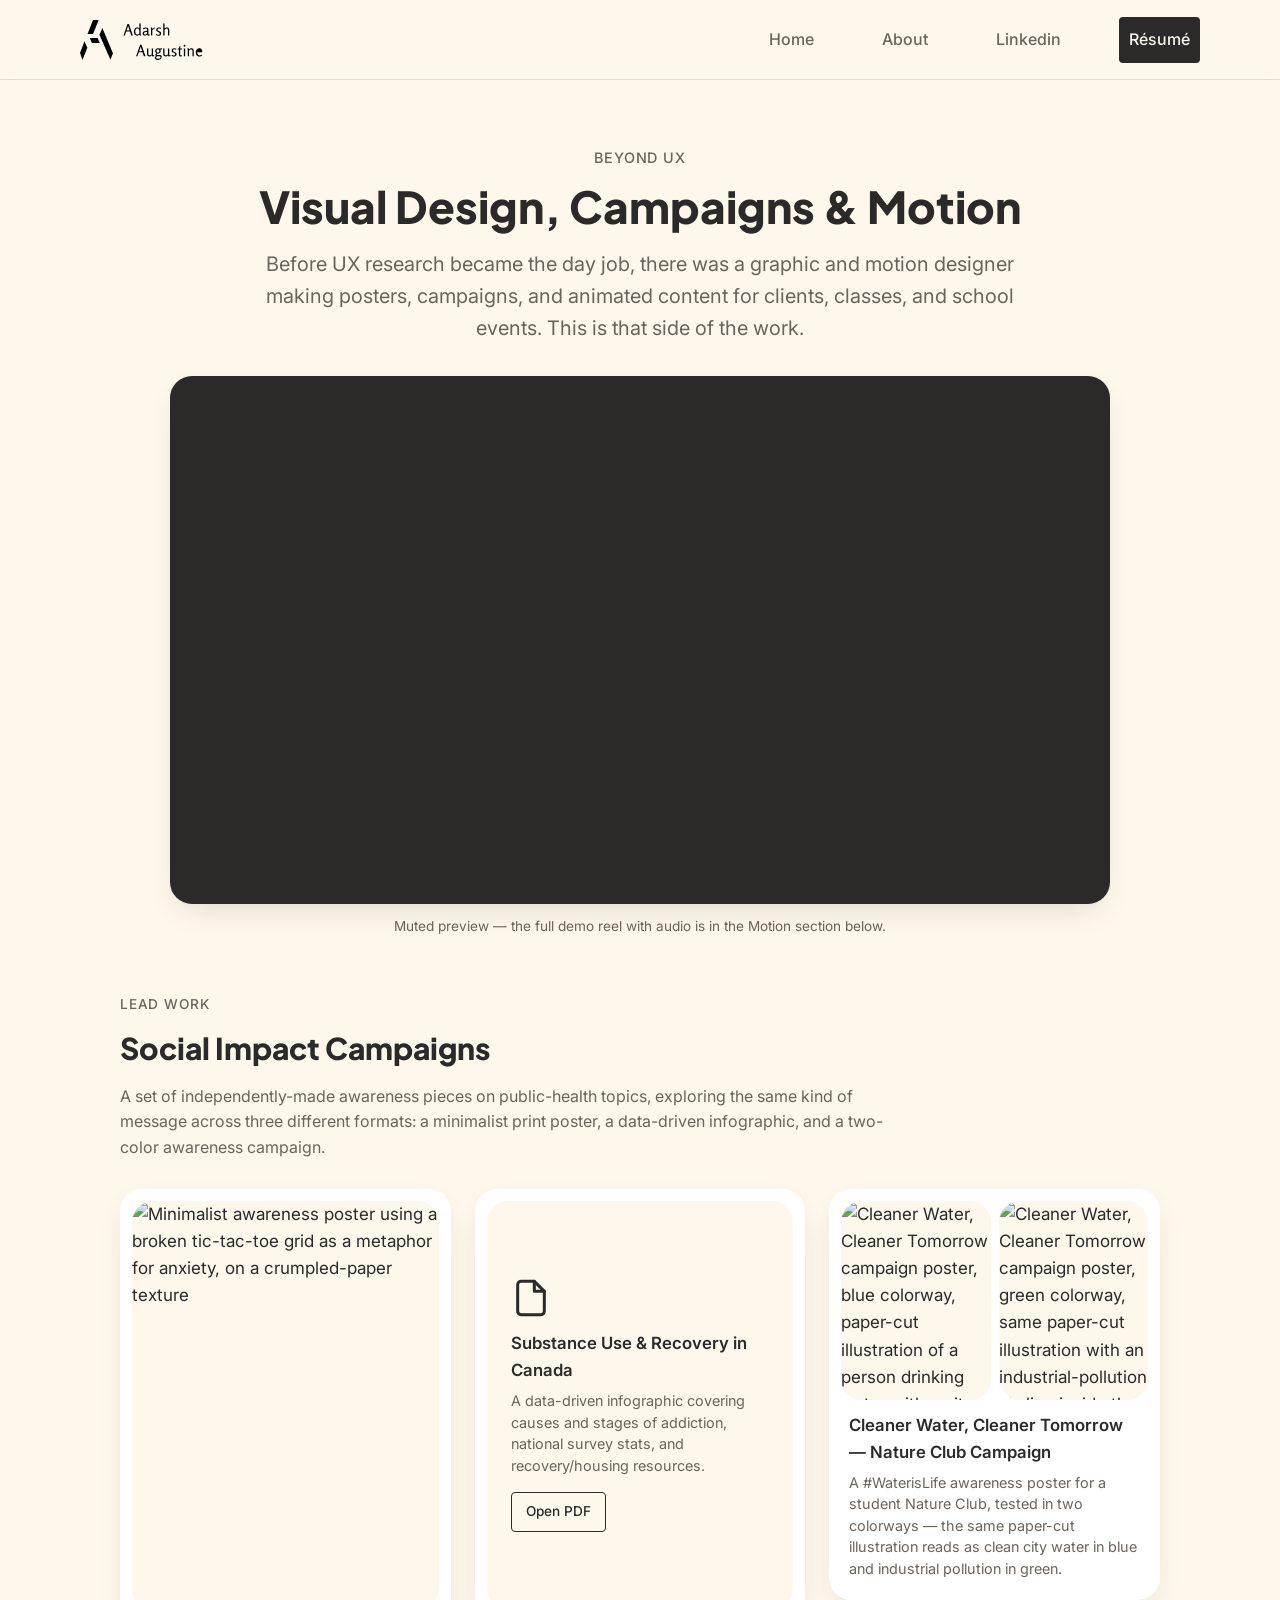
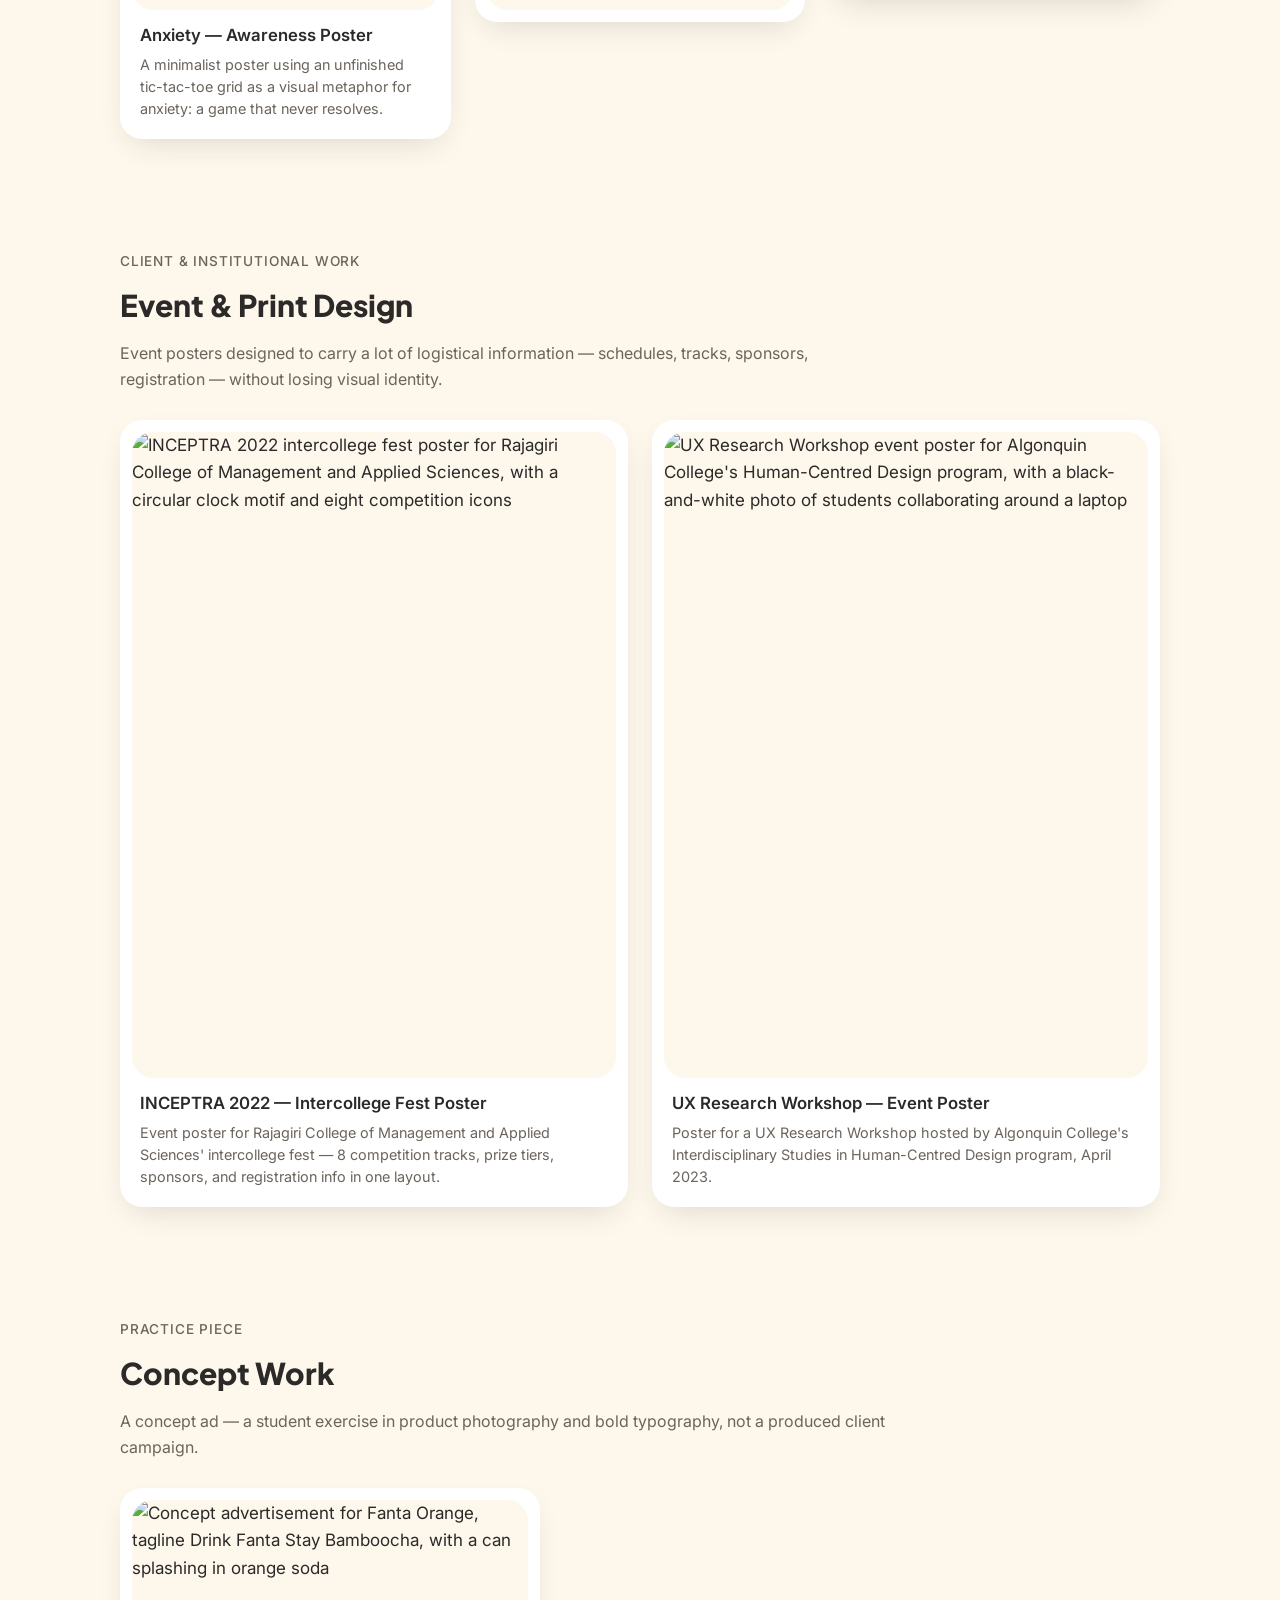
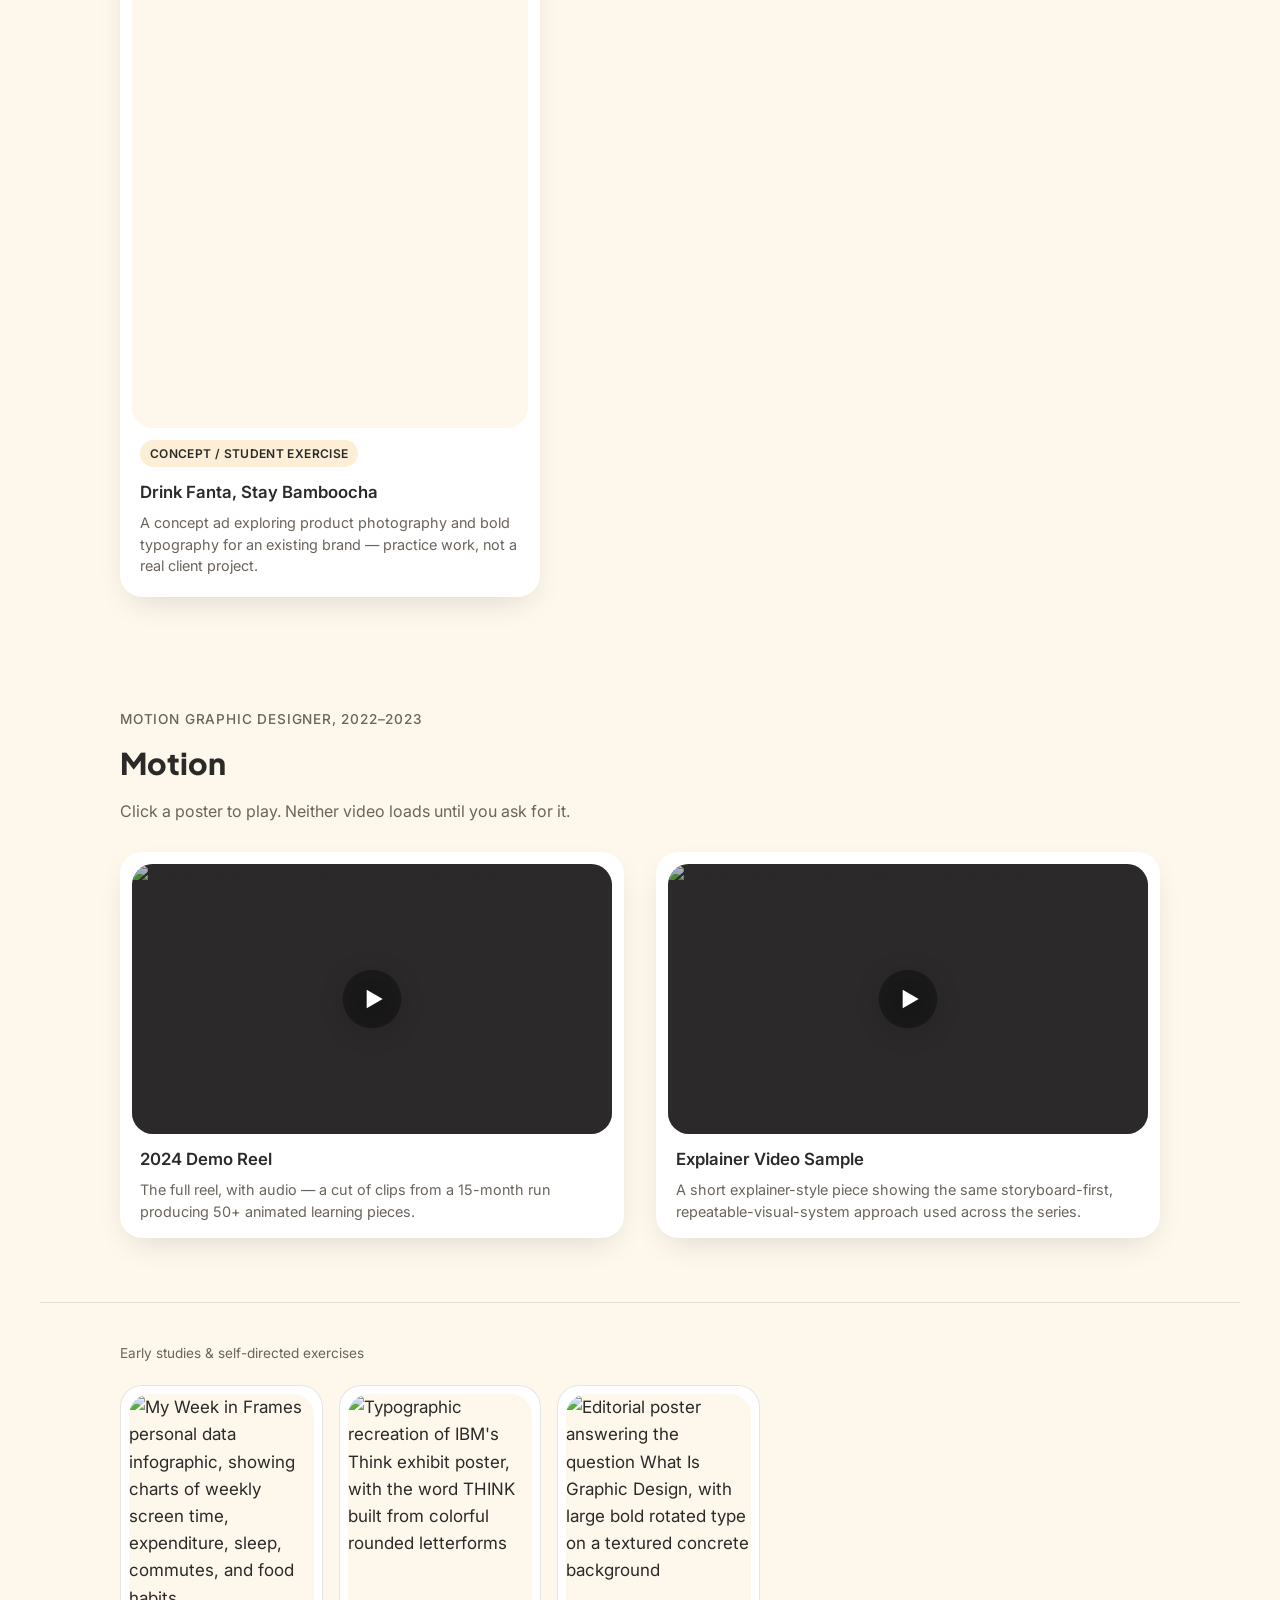
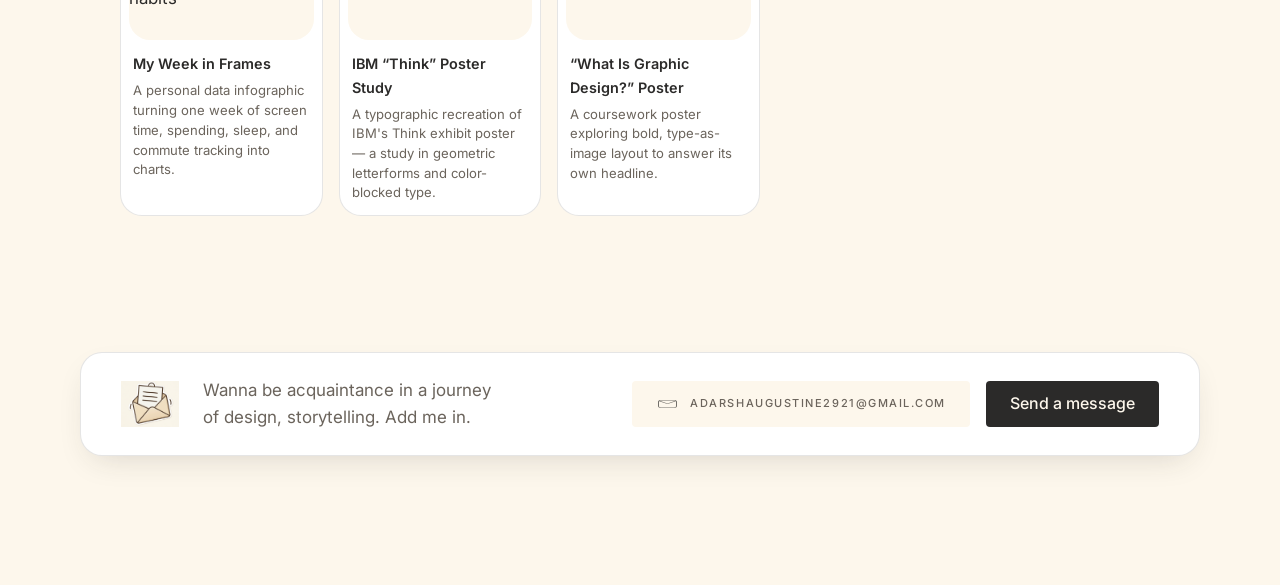
==== visual-design.html @ fef8d51d "Add files via upload" ====
<!DOCTYPE html>
<html lang="en">
<head>
<meta charset="UTF-8">
<meta name="viewport" content="width=device-width, initial-scale=1.0">
<title>Visual Design — Posters, Infographics &amp; Motion | Adarsh Augustine</title>
<link rel="preconnect" href="https://fonts.googleapis.com">
<link rel="preconnect" href="https://fonts.gstatic.com" crossorigin>
<link rel="preconnect" href="https://api.fontshare.com">
<link href="https://api.fontshare.com/v2/css?f[]=cabinet-grotesk@800&f[]=satoshi@400,500&display=swap" rel="stylesheet">
<link href="https://fonts.googleapis.com/css2?family=Plus+Jakarta+Sans:wght@800&family=Inter:wght@400;500&display=swap" rel="stylesheet">
<link rel="stylesheet" href="styles.css">
<link rel="stylesheet" href="visual-design.css">
</head>
<body>

<header class="nav">
  <svg class="nav__logo nav__logo--mark" viewBox="0 0 32.9357 39.9509" fill="none" role="img" aria-label="Adarsh Augustine" xmlns="http://www.w3.org/2000/svg">
    <path class="logo-icon-path logo-icon-path-1" d="M32.9357 33.184L22.345 7.881L19.4304 14.7546L30.4994 39.8714L32.9357 33.184Z" fill="var(--fill-0, black)"/>
    <path class="logo-icon-path logo-icon-path-2" d="M0 32.9009L2.484 39.9509L7.3499 27.6626L4.5007 21.1519L0 32.9009Z" fill="var(--fill-0, black)"/>
    <path class="logo-icon-path logo-icon-path-3" d="M17.5215 17.9254L19.8498 23.1086L11.9357 23.1086L9.606 17.9253L17.5215 17.9254Z" fill="var(--fill-0, black)"/>
    <path class="logo-icon-path logo-icon-path-4" d="M18.7157 0L13.0322 0L7.504 14.02L13.0321 14.02L18.7157 0Z" fill="var(--fill-0, black)"/>
  </svg>
  <svg class="nav__logo nav__logo--full" viewBox="0 0 122.239 40" fill="none" overflow="visible" role="img" aria-label="Adarsh Augustine" xmlns="http://www.w3.org/2000/svg">
    <g id="Vector">
      <path class="logo-icon-path logo-icon-path-1" d="M32.9357 33.184L22.345 7.881L19.4304 14.7546L30.4994 39.8714L32.9357 33.184Z" fill="var(--fill-0, black)"/>
      <path class="logo-icon-path logo-icon-path-2" d="M0 32.9009L2.484 39.9509L7.3499 27.6626L4.5007 21.1519L0 32.9009Z" fill="var(--fill-0, black)"/>
      <path class="logo-icon-path logo-icon-path-3" d="M17.5215 17.9254L19.8498 23.1086L11.9357 23.1086L9.606 17.9253L17.5215 17.9254Z" fill="var(--fill-0, black)"/>
      <path class="logo-icon-path logo-icon-path-4" d="M18.7157 0L13.0322 0L7.504 14.02L13.0321 14.02L18.7157 0Z" fill="var(--fill-0, black)"/>
    </g>
    <g id="Vector_2">
      <path d="M48.9399 3.99347L52.9047 15.4475H51.2842L49.9626 11.5141H46.1865L44.8491 15.4475H43.5275L47.5081 3.99347H48.9399ZM48.0903 5.91297L46.5484 10.4442H49.6007L48.0903 5.91297Z" fill="var(--fill-0, black)"/>
      <path d="M57.3709 7.45486C57.7275 7.45486 58.0841 7.51255 58.4407 7.62793C58.7974 7.74331 59.1068 7.92162 59.369 8.16287C59.3585 8.01602 59.348 7.87442 59.3375 7.73807C59.3375 7.59122 59.3375 7.44962 59.3375 7.31326V4.38681L59.1173 3.45853H60.6277V13.1976C60.6277 13.4179 60.6434 13.6644 60.6749 13.9371C60.7064 14.2098 60.7588 14.4773 60.8322 14.7395C60.9057 14.9912 61.0001 15.2168 61.1154 15.416L59.7309 15.5891C59.6575 15.4108 59.5945 15.2325 59.5421 15.0542C59.4896 14.8759 59.4529 14.6975 59.432 14.5192C59.1592 14.8759 58.8183 15.1538 58.4093 15.3531C58.0002 15.5524 57.5701 15.6521 57.1191 15.6521C56.5737 15.6521 56.0964 15.5367 55.6874 15.3059C55.2783 15.0752 54.9374 14.7657 54.6647 14.3776C54.4025 13.979 54.2032 13.5438 54.0668 13.0717C53.9409 12.5892 53.878 12.1015 53.878 11.6085C53.878 11.0736 53.9462 10.5596 54.0825 10.0666C54.2294 9.56316 54.4444 9.11738 54.7276 8.72928C55.0213 8.34119 55.3884 8.03176 55.829 7.801C56.2695 7.57024 56.7835 7.45486 57.3709 7.45486ZM57.4023 8.52474C56.9932 8.52474 56.6471 8.6139 56.3639 8.79221C56.0912 8.97053 55.8709 9.20653 55.7031 9.50023C55.5458 9.79392 55.4304 10.1191 55.357 10.4757C55.294 10.8218 55.2626 11.168 55.2626 11.5141C55.2626 11.8708 55.2993 12.2274 55.3727 12.584C55.4566 12.9301 55.5825 13.2501 55.7503 13.5438C55.9286 13.8374 56.1594 14.0734 56.4426 14.2518C56.7363 14.4196 57.0929 14.5035 57.5125 14.5035C57.8796 14.5035 58.2152 14.3986 58.5194 14.1888C58.8341 13.9686 59.1068 13.7273 59.3375 13.4651V10.8218C59.3375 10.4023 59.2694 10.0194 59.133 9.67329C59.0071 9.32716 58.8026 9.0492 58.5194 8.83942C58.2362 8.62963 57.8638 8.52474 57.4023 8.52474Z" fill="var(--fill-0, black)"/>
      <path d="M65.9239 7.43913C66.7525 7.43913 67.3766 7.66464 67.7962 8.11567C68.2157 8.5667 68.4255 9.20129 68.4255 10.0194V13.9371C68.4255 14.1574 68.4675 14.3095 68.5514 14.3934C68.6353 14.4668 68.735 14.5035 68.8503 14.5035C68.9447 14.5035 69.0444 14.493 69.1493 14.472C69.2542 14.4406 69.3538 14.4039 69.4482 14.3619L69.7314 15.2115C69.5636 15.3059 69.3486 15.3898 69.0863 15.4632C68.8346 15.5472 68.5724 15.5891 68.2997 15.5891C68.0269 15.5891 67.7805 15.5157 67.5602 15.3688C67.3399 15.2115 67.2036 14.9283 67.1511 14.5192C66.8469 14.8444 66.4903 15.1119 66.0812 15.3216C65.6722 15.5209 65.2421 15.6206 64.7911 15.6206C64.1722 15.6206 63.6583 15.437 63.2492 15.0699C62.8401 14.7028 62.6356 14.1993 62.6356 13.5595C62.6356 12.9616 62.7772 12.4844 63.0604 12.1277C63.3541 11.7711 63.7317 11.5036 64.1932 11.3253C64.6547 11.147 65.1425 11.0264 65.6564 10.9634C66.1809 10.9005 66.6686 10.869 67.1196 10.869V10.0352C67.1196 9.74147 67.0829 9.47925 67.0095 9.24849C66.9361 9.00724 66.805 8.81844 66.6162 8.68208C66.4274 8.53523 66.1599 8.46181 65.8138 8.46181C65.4152 8.46181 65.0323 8.54048 64.6652 8.69781C64.2981 8.85515 63.931 9.08591 63.5639 9.39009L62.9188 8.46181C63.3488 8.11567 63.8208 7.85869 64.3348 7.69086C64.8488 7.52304 65.3785 7.43913 65.9239 7.43913ZM67.1196 11.8917C66.8364 11.8917 66.5165 11.9075 66.1599 11.9389C65.8033 11.9599 65.4571 12.0228 65.1215 12.1277C64.7858 12.2221 64.5079 12.3795 64.2876 12.5997C64.0778 12.82 63.9729 13.1242 63.9729 13.5123C63.9729 13.8584 64.0883 14.1154 64.3191 14.2832C64.5603 14.4406 64.8593 14.5192 65.2159 14.5192C65.5935 14.5192 65.9239 14.4143 66.2071 14.2046C66.4903 13.9948 66.7106 13.7273 66.8679 13.4022C67.0357 13.077 67.1196 12.7413 67.1196 12.3952V11.8917Z" fill="var(--fill-0, black)"/>
      <path d="M71.9049 7.48633C72.0937 7.94785 72.2143 8.43559 72.2667 8.94955C72.5394 8.5195 72.9066 8.16812 73.3681 7.8954C73.8296 7.62269 74.3173 7.48633 74.8313 7.48633L74.5166 8.87088C74.0132 8.87088 73.5831 9.002 73.2265 9.26422C72.8803 9.52645 72.5709 9.85685 72.2982 10.2554V15.4475H70.9923V9.78343C70.9923 9.57365 70.9766 9.33764 70.9451 9.07542C70.9136 8.81319 70.8612 8.55621 70.7878 8.30447C70.7144 8.05274 70.6147 7.83771 70.4888 7.6594L71.9049 7.48633Z" fill="var(--fill-0, black)"/>
      <path d="M79.0421 7.43913C79.3988 7.43913 79.7501 7.48633 80.0963 7.58073C80.4529 7.66464 80.7781 7.801 81.0718 7.9898L80.6155 8.99675C80.3847 8.80795 80.1277 8.66635 79.8445 8.57194C79.5613 8.47754 79.2834 8.43034 79.0107 8.43034C78.6226 8.43034 78.2817 8.5195 77.988 8.69781C77.7048 8.87613 77.5632 9.1436 77.5632 9.50023C77.5632 9.75196 77.6209 9.96174 77.7362 10.1296C77.8621 10.2974 78.0247 10.439 78.224 10.5544C78.4233 10.6698 78.6383 10.7851 78.8691 10.9005C79.1313 11.0264 79.3935 11.1575 79.6557 11.2939C79.9284 11.4197 80.1749 11.5771 80.3952 11.7659C80.626 11.9442 80.8095 12.1644 80.9459 12.4267C81.0927 12.6784 81.1662 12.9931 81.1662 13.3707C81.1662 13.8951 81.035 14.3304 80.7728 14.6766C80.5211 15.0122 80.1854 15.2587 79.7659 15.416C79.3568 15.5734 78.911 15.6521 78.4285 15.6521C78.009 15.6521 77.5894 15.5944 77.1698 15.479C76.7503 15.3636 76.3622 15.201 76.0055 14.9912L76.5562 14.0315C76.808 14.2203 77.0912 14.3724 77.4058 14.4878C77.7205 14.6031 78.0247 14.6608 78.3184 14.6608C78.717 14.6608 79.0631 14.5664 79.3568 14.3776C79.661 14.1888 79.8131 13.9056 79.8131 13.528C79.8131 13.2658 79.7292 13.0508 79.5613 12.8829C79.404 12.7046 79.1995 12.5473 78.9477 12.4109C78.696 12.2746 78.4338 12.1435 78.161 12.0176C77.8464 11.8603 77.5369 11.6924 77.2328 11.5141C76.9391 11.3253 76.6978 11.0893 76.509 10.8061C76.3202 10.5229 76.2258 10.161 76.2258 9.72049C76.2258 9.21702 76.3569 8.79746 76.6192 8.46181C76.8919 8.12616 77.2433 7.87442 77.6733 7.7066C78.1034 7.52828 78.5596 7.43913 79.0421 7.43913Z" fill="var(--fill-0, black)"/>
      <path d="M84.544 3.45853V8.55621C84.8796 8.24154 85.2415 7.97407 85.6296 7.7538C86.0177 7.53353 86.4477 7.42339 86.9197 7.42339C87.4966 7.42339 87.9581 7.54402 88.3043 7.78527C88.6504 8.02651 88.9022 8.35692 89.0595 8.77648C89.2168 9.18555 89.2955 9.66281 89.2955 10.2082V15.4475H88.0053V10.633C88.0053 10.3079 87.9791 9.99321 87.9267 9.68903C87.8847 9.37436 87.7746 9.11213 87.5963 8.90235C87.418 8.69257 87.119 8.58768 86.6995 8.58768C86.4372 8.58768 86.175 8.64012 85.9128 8.74501C85.661 8.8499 85.4198 8.98102 85.189 9.13835C84.9583 9.29569 84.7432 9.45827 84.544 9.62609V15.4475H83.2538V4.38681L83.0493 3.45853H84.544Z" fill="var(--fill-0, black)"/>
      <path d="M61.5302 24.8271L65.4951 36.2812H63.8745L62.5529 32.3478H58.7768L57.4395 36.2812H56.1179L60.0985 24.8271H61.5302ZM60.6806 26.7466L59.1387 31.2779H62.191L60.6806 26.7466Z" fill="var(--fill-0, black)"/>
      <path d="M68.3249 28.4616V33.276C68.3249 33.5802 68.3511 33.8949 68.4036 34.2201C68.456 34.5347 68.5714 34.797 68.7497 35.0067C68.9385 35.2165 69.2322 35.3214 69.6308 35.3214C70.0189 35.3214 70.3703 35.2375 70.6849 35.0697C71.0101 34.9018 71.2723 34.6711 71.4716 34.3774C71.6709 34.0732 71.7706 33.7218 71.7706 33.3232V29.3899C71.7706 29.3794 71.7548 29.3059 71.7234 29.1696C71.6919 29.0227 71.6604 28.8759 71.629 28.729C71.5975 28.5717 71.5765 28.4825 71.566 28.4616H73.0764V34.755C73.0764 34.9543 73.1079 35.1011 73.1708 35.1955C73.2443 35.2899 73.3544 35.3371 73.5013 35.3371C73.6481 35.3371 73.8474 35.2899 74.0991 35.1955L74.3823 36.0452C74.1726 36.1605 73.9365 36.2497 73.6743 36.3126C73.4226 36.386 73.1813 36.4228 72.9506 36.4228C72.6779 36.4228 72.4366 36.3441 72.2268 36.1868C72.0171 36.0294 71.8807 35.7515 71.8178 35.3529C71.5136 35.6675 71.1465 35.935 70.7164 36.1553C70.2968 36.3756 69.8616 36.4857 69.4105 36.4857C68.8336 36.4857 68.3669 36.3651 68.0102 36.1238C67.6641 35.8826 67.4124 35.5574 67.255 35.1483C67.0977 34.7288 67.019 34.2463 67.019 33.7008V29.3899L66.8145 28.4616H68.3249Z" fill="var(--fill-0, black)"/>
      <path d="M77.9182 28.2728C78.2224 28.2728 78.5108 28.3095 78.7836 28.3829C79.0668 28.4563 79.3552 28.493 79.6489 28.493C80.0475 28.493 80.4513 28.4721 80.8604 28.4301C81.2695 28.3777 81.6995 28.32 82.1505 28.257L81.8673 29.3899H80.6086C80.5352 29.3899 80.4566 29.3899 80.3726 29.3899C80.2992 29.3794 80.2258 29.3689 80.1524 29.3584C80.3307 29.5996 80.4618 29.8514 80.5457 30.1136C80.6401 30.3758 80.6873 30.6433 80.6873 30.916C80.6873 31.4405 80.5719 31.9125 80.3412 32.332C80.1104 32.7516 79.7695 33.082 79.3185 33.3232C78.878 33.554 78.3378 33.6694 77.6979 33.6694C77.4357 33.6694 77.205 33.7376 77.0057 33.8739C76.8064 34.0103 76.7067 34.2201 76.7067 34.5033C76.7067 34.6921 76.7539 34.8284 76.8483 34.9123C76.9532 34.9858 77.0791 35.0277 77.2259 35.0382C77.3728 35.0487 77.5196 35.0539 77.6665 35.0539H79.1926C79.4653 35.0539 79.7433 35.0749 80.0265 35.1169C80.3202 35.1483 80.5877 35.2218 80.8289 35.3371C81.0702 35.442 81.2642 35.6046 81.4111 35.8249C81.5684 36.0347 81.6471 36.3231 81.6471 36.6902C81.6471 37.2671 81.5317 37.7601 81.3009 38.1692C81.0702 38.5783 80.7607 38.9087 80.3726 39.1604C79.9846 39.4226 79.5493 39.6114 79.0668 39.7268C78.5843 39.8422 78.0965 39.8999 77.6035 39.8999C77.3098 39.8999 77.0004 39.8632 76.6753 39.7897C76.3501 39.7268 76.0407 39.6167 75.747 39.4593C75.4638 39.3125 75.233 39.1132 75.0547 38.8615C74.8764 38.6097 74.7872 38.2951 74.7872 37.9174C74.7872 37.5189 74.9079 37.1675 75.1491 36.8633C75.4008 36.5591 75.6893 36.3021 76.0144 36.0924V36.0452C75.7837 35.9298 75.6001 35.7724 75.4638 35.5731C75.3379 35.3634 75.275 35.1431 75.275 34.9123C75.275 34.776 75.3274 34.6501 75.4323 34.5347C75.5372 34.4089 75.6683 34.2463 75.8256 34.047C75.9935 33.8477 76.1718 33.575 76.3606 33.2288C75.9935 32.9771 75.6998 32.6572 75.4795 32.2691C75.2592 31.8705 75.1491 31.4457 75.1491 30.9947C75.1491 30.4807 75.275 30.0192 75.5267 29.6101C75.7784 29.201 76.1141 28.8759 76.5337 28.6346C76.9637 28.3934 77.4252 28.2728 77.9182 28.2728ZM77.9339 29.2168C77.6822 29.2168 77.4462 29.2954 77.2259 29.4528C77.0161 29.6101 76.8431 29.8199 76.7067 30.0821C76.5809 30.3444 76.5179 30.6433 76.5179 30.9789C76.5179 31.3146 76.5809 31.6188 76.7067 31.8915C76.8326 32.1537 77.0004 32.3635 77.2102 32.5208C77.4305 32.6782 77.6665 32.7568 77.9182 32.7568C78.3483 32.7568 78.6892 32.5943 78.9409 32.2691C79.2031 31.9439 79.3342 31.5191 79.3342 30.9947C79.3342 30.659 79.266 30.3601 79.1297 30.0979C79.0038 29.8251 78.836 29.6101 78.6262 29.4528C78.4164 29.2954 78.1857 29.2168 77.9339 29.2168ZM76.9427 36.2969C76.7434 36.4437 76.5599 36.643 76.3921 36.8948C76.2242 37.157 76.1403 37.4087 76.1403 37.65C76.1403 37.9017 76.2295 38.1167 76.4078 38.2951C76.5966 38.4734 76.8221 38.6045 77.0843 38.6884C77.357 38.7828 77.6088 38.83 77.8395 38.83C78.1123 38.83 78.4007 38.7985 78.7049 38.7356C79.0091 38.6831 79.2923 38.594 79.5545 38.4681C79.8167 38.3423 80.0265 38.1692 80.1838 37.9489C80.3517 37.7286 80.4356 37.4612 80.4356 37.1465C80.4356 36.8738 80.3517 36.6745 80.1838 36.5486C80.016 36.4332 79.8062 36.3598 79.5545 36.3284C79.3133 36.3074 79.072 36.2969 78.8308 36.2969H76.9427Z" fill="var(--fill-0, black)"/>
      <path d="M84.5194 28.4616V33.276C84.5194 33.5802 84.5456 33.8949 84.5981 34.2201C84.6505 34.5347 84.7659 34.797 84.9442 35.0067C85.133 35.2165 85.4267 35.3214 85.8253 35.3214C86.2134 35.3214 86.5648 35.2375 86.8795 35.0697C87.2046 34.9018 87.4668 34.6711 87.6661 34.3774C87.8654 34.0732 87.9651 33.7218 87.9651 33.3232V29.3899C87.9651 29.3794 87.9493 29.3059 87.9179 29.1696C87.8864 29.0227 87.8549 28.8759 87.8235 28.729C87.792 28.5717 87.771 28.4825 87.7605 28.4616H89.271V34.755C89.271 34.9543 89.3024 35.1011 89.3654 35.1955C89.4388 35.2899 89.5489 35.3371 89.6958 35.3371C89.8426 35.3371 90.0419 35.2899 90.2936 35.1955L90.5768 36.0452C90.3671 36.1605 90.1311 36.2497 89.8688 36.3126C89.6171 36.386 89.3759 36.4228 89.1451 36.4228C88.8724 36.4228 88.6311 36.3441 88.4213 36.1868C88.2116 36.0294 88.0752 35.7515 88.0123 35.3529C87.7081 35.6675 87.341 35.935 86.9109 36.1553C86.4914 36.3756 86.0561 36.4857 85.605 36.4857C85.0281 36.4857 84.5614 36.3651 84.2048 36.1238C83.8586 35.8826 83.6069 35.5574 83.4495 35.1483C83.2922 34.7288 83.2135 34.2463 83.2135 33.7008V29.3899L83.009 28.4616H84.5194Z" fill="var(--fill-0, black)"/>
      <path d="M94.4903 28.2728C94.847 28.2728 95.1983 28.32 95.5445 28.4144C95.9011 28.4983 96.2263 28.6346 96.52 28.8234L96.0637 29.8304C95.8329 29.6416 95.5759 29.5 95.2927 29.4056C95.0095 29.3112 94.7316 29.264 94.4589 29.264C94.0708 29.264 93.7299 29.3531 93.4362 29.5315C93.153 29.7098 93.0114 29.9772 93.0114 30.3339C93.0114 30.5856 93.0691 30.7954 93.1844 30.9632C93.3103 31.131 93.4729 31.2726 93.6722 31.388C93.8715 31.5034 94.0865 31.6188 94.3173 31.7342C94.5795 31.86 94.8417 31.9911 95.1039 32.1275C95.3766 32.2534 95.6231 32.4107 95.8434 32.5995C96.0742 32.7778 96.2577 32.9981 96.3941 33.2603C96.5409 33.512 96.6144 33.8267 96.6144 34.2043C96.6144 34.7288 96.4832 35.1641 96.221 35.5102C95.9693 35.8459 95.6336 36.0924 95.2141 36.2497C94.805 36.407 94.3592 36.4857 93.8767 36.4857C93.4572 36.4857 93.0376 36.428 92.618 36.3126C92.1985 36.1972 91.8104 36.0347 91.4537 35.8249L92.0044 34.8651C92.2562 35.0539 92.5394 35.206 92.854 35.3214C93.1687 35.4368 93.4729 35.4945 93.7666 35.4945C94.1652 35.4945 94.5113 35.4001 94.805 35.2113C95.1092 35.0225 95.2613 34.7393 95.2613 34.3617C95.2613 34.0994 95.1774 33.8844 95.0095 33.7166C94.8522 33.5383 94.6477 33.3809 94.3959 33.2446C94.1442 33.1082 93.882 32.9771 93.6092 32.8512C93.2946 32.6939 92.9851 32.5261 92.681 32.3478C92.3873 32.159 92.146 31.923 91.9572 31.6398C91.7684 31.3565 91.674 30.9947 91.674 30.5541C91.674 30.0507 91.8051 29.6311 92.0674 29.2954C92.3401 28.9598 92.6915 28.7081 93.1215 28.5402C93.5516 28.3619 94.0078 28.2728 94.4903 28.2728Z" fill="var(--fill-0, black)"/>
      <path d="M100.511 26.2274C100.438 26.584 100.37 26.9564 100.307 27.3445C100.254 27.7221 100.218 28.0945 100.197 28.4616H102.242L101.975 29.4528H100.197V34.4561C100.197 34.6554 100.218 34.8337 100.26 34.991C100.312 35.1378 100.396 35.2532 100.511 35.3371C100.637 35.4106 100.81 35.4473 101.031 35.4473C101.198 35.4473 101.366 35.4315 101.534 35.4001C101.702 35.3686 101.864 35.3319 102.022 35.2899L102.242 36.171C101.98 36.2444 101.728 36.3074 101.487 36.3598C101.256 36.4228 100.989 36.4542 100.684 36.4542C100.013 36.4542 99.5464 36.2759 99.2841 35.9193C99.0219 35.5627 98.8908 35.0644 98.8908 34.4246V29.4528H97.7265V28.6661C98.0412 28.6556 98.3034 28.5717 98.5132 28.4144C98.723 28.257 98.8961 28.0577 99.0324 27.8165C99.1688 27.5648 99.2789 27.3025 99.3628 27.0298C99.4467 26.7466 99.5097 26.4791 99.5516 26.2274H100.511Z" fill="var(--fill-0, black)"/>
      <path d="M105.47 25.8341C105.47 26.0963 105.375 26.3218 105.187 26.5106C105.008 26.6994 104.783 26.7938 104.51 26.7938C104.248 26.7938 104.022 26.6994 103.833 26.5106C103.655 26.3218 103.566 26.0963 103.566 25.8341C103.566 25.5718 103.655 25.3463 103.833 25.1575C104.022 24.9687 104.248 24.8743 104.51 24.8743C104.772 24.8743 104.998 24.9687 105.187 25.1575C105.375 25.3463 105.47 25.5718 105.47 25.8341ZM105.187 28.4616V36.2812H103.881V29.3899L103.692 28.4616H105.187Z" fill="var(--fill-0, black)"/>
      <path d="M108.679 28.3357C108.752 28.514 108.815 28.6976 108.868 28.8864C108.92 29.0752 108.957 29.264 108.978 29.4528C109.293 29.1381 109.665 28.8654 110.095 28.6346C110.525 28.3934 110.966 28.2728 111.417 28.2728C111.994 28.2728 112.455 28.3934 112.801 28.6346C113.158 28.8759 113.415 29.2063 113.572 29.6259C113.73 30.0349 113.808 30.5122 113.808 31.0576V36.2812H112.518V31.4824C112.518 31.1573 112.492 30.8373 112.439 30.5227C112.397 30.208 112.282 29.951 112.093 29.7517C111.915 29.5419 111.616 29.4371 111.196 29.4371C110.945 29.4371 110.688 29.4895 110.425 29.5944C110.163 29.6888 109.917 29.8147 109.686 29.972C109.455 30.1293 109.245 30.2972 109.057 30.4755V36.2812H107.767V30.7429C107.767 30.5332 107.751 30.2919 107.719 30.0192C107.688 29.736 107.635 29.4633 107.562 29.201C107.489 28.9283 107.384 28.7028 107.247 28.5245L108.679 28.3357Z" fill="var(--fill-0, black)"/>
      <path d="M119.36 28.2728C119.99 28.2728 120.519 28.4039 120.949 28.6661C121.379 28.9178 121.699 29.2745 121.909 29.736C122.129 30.187 122.239 30.7167 122.239 31.3251C122.239 31.4719 122.229 31.624 122.208 31.7814C122.197 31.9282 122.182 32.0855 122.161 32.2534H117.189C117.189 33.2498 117.409 34.0208 117.85 34.5662C118.29 35.1116 118.878 35.3843 119.612 35.3843C119.916 35.3843 120.231 35.3371 120.556 35.2427C120.892 35.1483 121.238 35.0067 121.594 34.8179L122.082 35.6046C121.715 35.8983 121.301 36.1186 120.839 36.2654C120.378 36.4123 119.911 36.4857 119.439 36.4857C118.82 36.4857 118.28 36.3756 117.818 36.1553C117.367 35.9245 116.99 35.6203 116.685 35.2427C116.392 34.8546 116.172 34.4193 116.025 33.9369C115.878 33.4544 115.804 32.9614 115.804 32.4579C115.804 31.9334 115.878 31.4247 116.025 30.9317C116.172 30.4388 116.392 29.993 116.685 29.5944C116.99 29.1853 117.362 28.8654 117.803 28.6346C118.243 28.3934 118.762 28.2728 119.36 28.2728Z" fill="var(--fill-0, black)"/>
    </g>
  </svg>
  <button class="nav__toggle" type="button" aria-label="Toggle navigation menu" aria-expanded="false" aria-controls="nav-links">
    <span></span><span></span><span></span>
  </button>
  <nav class="nav__links" id="nav-links">
    <a href="index.html">Home</a>
    <a href="about.html">About</a>
    <a href="https://www.linkedin.com/in/adarsh-augustine-ux" target="_blank" rel="noopener">Linkedin</a>
    <a href="https://docs.google.com/document/d/17h42TiYOHcUaAq26e9CIxp-ldGM8yglsutl0dhBler0/edit?usp=sharing" class="btn btn--resume" target="_blank" rel="noopener">Résumé</a>
  </nav>
</header>

<section class="vd-hero">
  <span class="vd-hero__eyebrow">Beyond UX</span>
  <h1 class="vd-hero__title">Visual Design, Campaigns &amp; Motion</h1>
  <p class="vd-hero__subtitle">Before UX research became the day job, there was a graphic and motion designer making posters, campaigns, and animated content for clients, classes, and school events. This is that side of the work.</p>
  <div class="vd-hero__video-wrap">
    <video id="vdHeroVideo" poster="assets/visual-design/demo-reel-poster.jpg" muted loop playsinline preload="none" aria-label="Looping muted preview of the 2024 motion demo reel">
      <source src="assets/visual-design/demo-reel-teaser.mp4" type="video/mp4">
    </video>
  </div>
  <p class="vd-hero__video-note">Muted preview — the full demo reel with audio is in the Motion section below.</p>
</section>

<section class="vd-section" id="campaigns">
  <div class="vd-section__head">
    <span class="vd-section__eyebrow">Lead work</span>
    <h2 class="vd-section__title">Social Impact Campaigns</h2>
    <p class="vd-section__intro">A set of independently-made awareness pieces on public-health topics, exploring the same kind of message across three different formats: a minimalist print poster, a data-driven infographic, and a two-color awareness campaign.</p>
  </div>
  <div class="vd-campaign-grid">

    <article class="vd-card">
      <span class="vd-card__frame"><img src="assets/visual-design/anxiety-awareness-poster.jpg" alt="Minimalist awareness poster using a broken tic-tac-toe grid as a metaphor for anxiety, on a crumpled-paper texture" loading="lazy"></span>
      <div class="vd-card__body">
        <p class="vd-card__title">Anxiety — Awareness Poster</p>
        <p class="vd-card__caption">A minimalist poster using an unfinished tic-tac-toe grid as a visual metaphor for anxiety: a game that never resolves.</p>
      </div>
    </article>

    <article class="vd-card">
      <div class="vd-pdf-card">
        <svg viewBox="0 0 24 24" fill="none" stroke="currentColor" stroke-width="1.8" stroke-linecap="round" stroke-linejoin="round"><path d="M14 2H6a2 2 0 0 0-2 2v16a2 2 0 0 0 2 2h12a2 2 0 0 0 2-2V8z"/><path d="M14 2v6h6"/></svg>
        <div>
          <p class="vd-card__title">Substance Use &amp; Recovery in Canada</p>
          <p class="vd-card__caption">A data-driven infographic covering causes and stages of addiction, national survey stats, and recovery/housing resources.</p>
        </div>
        <a class="vd-pdf-card__link" href="assets/visual-design/substance-use-canada-infographic.pdf" target="_blank" rel="noopener">Open PDF</a>
      </div>
    </article>

    <article class="vd-card">
      <div class="vd-pair">
        <span class="vd-card__frame"><img src="assets/visual-design/cleaner-water-campaign-blue.jpg" alt="Cleaner Water, Cleaner Tomorrow campaign poster, blue colorway, paper-cut illustration of a person drinking water with a city skyline inside their silhouette" loading="lazy"></span>
        <span class="vd-card__frame"><img src="assets/visual-design/cleaner-water-campaign-green.jpg" alt="Cleaner Water, Cleaner Tomorrow campaign poster, green colorway, same paper-cut illustration with an industrial-pollution skyline inside the silhouette" loading="lazy"></span>
      </div>
      <div class="vd-card__body">
        <p class="vd-card__title">Cleaner Water, Cleaner Tomorrow — Nature Club Campaign</p>
        <p class="vd-card__caption">A #WaterisLife awareness poster for a student Nature Club, tested in two colorways — the same paper-cut illustration reads as clean city water in blue and industrial pollution in green.</p>
      </div>
    </article>

  </div>
</section>

<section class="vd-section" id="event-print">
  <div class="vd-section__head">
    <span class="vd-section__eyebrow">Client &amp; institutional work</span>
    <h2 class="vd-section__title">Event &amp; Print Design</h2>
    <p class="vd-section__intro">Event posters designed to carry a lot of logistical information — schedules, tracks, sponsors, registration — without losing visual identity.</p>
  </div>
  <div class="vd-grid-2">

    <article class="vd-card">
      <span class="vd-card__frame"><img src="assets/visual-design/inceptra-2022-fest-poster.jpg" alt="INCEPTRA 2022 intercollege fest poster for Rajagiri College of Management and Applied Sciences, with a circular clock motif and eight competition icons" loading="lazy"></span>
      <div class="vd-card__body">
        <p class="vd-card__title">INCEPTRA 2022 — Intercollege Fest Poster</p>
        <p class="vd-card__caption">Event poster for Rajagiri College of Management and Applied Sciences' intercollege fest — 8 competition tracks, prize tiers, sponsors, and registration info in one layout.</p>
      </div>
    </article>

    <article class="vd-card">
      <span class="vd-card__frame"><img src="assets/visual-design/ux-research-workshop-poster.jpg" alt="UX Research Workshop event poster for Algonquin College's Human-Centred Design program, with a black-and-white photo of students collaborating around a laptop" loading="lazy"></span>
      <div class="vd-card__body">
        <p class="vd-card__title">UX Research Workshop — Event Poster</p>
        <p class="vd-card__caption">Poster for a UX Research Workshop hosted by Algonquin College's Interdisciplinary Studies in Human-Centred Design program, April 2023.</p>
      </div>
    </article>

  </div>
</section>

<section class="vd-section" id="concept">
  <div class="vd-section__head">
    <span class="vd-section__eyebrow">Practice piece</span>
    <h2 class="vd-section__title">Concept Work</h2>
    <p class="vd-section__intro">A concept ad — a student exercise in product photography and bold typography, not a produced client campaign.</p>
  </div>
  <div class="vd-concept">
    <article class="vd-card">
      <span class="vd-card__frame"><img src="assets/visual-design/fanta-ad-concept.jpg" alt="Concept advertisement for Fanta Orange, tagline Drink Fanta Stay Bamboocha, with a can splashing in orange soda" loading="lazy"></span>
      <span class="vd-card__tag">Concept / Student Exercise</span>
      <div class="vd-card__body">
        <p class="vd-card__title">Drink Fanta, Stay Bamboocha</p>
        <p class="vd-card__caption">A concept ad exploring product photography and bold typography for an existing brand — practice work, not a real client project.</p>
      </div>
    </article>
  </div>
</section>

<section class="vd-section" id="motion">
  <div class="vd-section__head">
    <span class="vd-section__eyebrow">Motion Graphic Designer, 2022–2023</span>
    <h2 class="vd-section__title">Motion</h2>
    <p class="vd-section__intro">Click a poster to play. Neither video loads until you ask for it.</p>
  </div>
  <div class="vd-motion-grid">

    <div class="vd-video-card">
      <div class="vd-video-card__frame" data-video-src="assets/visual-design/demo-reel-web.mp4" data-video-title="2024 Demo Reel">
        <img src="assets/visual-design/demo-reel-poster.jpg" alt="Poster frame for the 2024 motion demo reel" loading="lazy">
        <span class="vd-video-card__play" aria-hidden="true">
          <svg viewBox="0 0 24 24" fill="currentColor"><circle cx="12" cy="12" r="11" fill="rgba(0,0,0,0.35)"/><path d="M10 8.5 16 12l-6 3.5v-7Z" fill="#fff"/></svg>
        </span>
      </div>
      <div class="vd-video-card__body">
        <p class="vd-card__title">2024 Demo Reel</p>
        <p class="vd-card__caption">The full reel, with audio — a cut of clips from a 15-month run producing 50+ animated learning pieces.</p>
      </div>
    </div>

    <div class="vd-video-card">
      <div class="vd-video-card__frame" data-video-src="assets/visual-design/explainer-video-web.mp4" data-video-title="Explainer Video Sample">
        <img src="assets/visual-design/explainer-video-poster.jpg" alt="Poster frame for an explainer video sample" loading="lazy">
        <span class="vd-video-card__play" aria-hidden="true">
          <svg viewBox="0 0 24 24" fill="currentColor"><circle cx="12" cy="12" r="11" fill="rgba(0,0,0,0.35)"/><path d="M10 8.5 16 12l-6 3.5v-7Z" fill="#fff"/></svg>
        </span>
      </div>
      <div class="vd-video-card__body">
        <p class="vd-card__title">Explainer Video Sample</p>
        <p class="vd-card__caption">A short explainer-style piece showing the same storyboard-first, repeatable-visual-system approach used across the series.</p>
      </div>
    </div>

  </div>
</section>

<section class="vd-section vd-studies" id="studies">
  <p class="vd-studies__note">Early studies &amp; self-directed exercises</p>
  <div class="vd-studies-grid">

    <article class="vd-card">
      <span class="vd-card__frame"><img src="assets/visual-design/my-week-in-frames-infographic.jpg" alt="My Week in Frames personal data infographic, showing charts of weekly screen time, expenditure, sleep, commutes, and food habits" loading="lazy"></span>
      <div class="vd-card__body">
        <p class="vd-card__title">My Week in Frames</p>
        <p class="vd-card__caption">A personal data infographic turning one week of screen time, spending, sleep, and commute tracking into charts.</p>
      </div>
    </article>

    <article class="vd-card">
      <span class="vd-card__frame"><img src="assets/visual-design/ibm-think-poster-study.jpg" alt="Typographic recreation of IBM's Think exhibit poster, with the word THINK built from colorful rounded letterforms" loading="lazy"></span>
      <div class="vd-card__body">
        <p class="vd-card__title">IBM &ldquo;Think&rdquo; Poster Study</p>
        <p class="vd-card__caption">A typographic recreation of IBM's Think exhibit poster — a study in geometric letterforms and color-blocked type.</p>
      </div>
    </article>

    <article class="vd-card">
      <span class="vd-card__frame"><img src="assets/visual-design/graphic-design-explainer-poster.jpg" alt="Editorial poster answering the question What Is Graphic Design, with large bold rotated type on a textured concrete background" loading="lazy"></span>
      <div class="vd-card__body">
        <p class="vd-card__title">&ldquo;What Is Graphic Design?&rdquo; Poster</p>
        <p class="vd-card__caption">A coursework poster exploring bold, type-as-image layout to answer its own headline.</p>
      </div>
    </article>

  </div>
</section>

<script>
(function () {
  var hero = document.getElementById('vdHeroVideo');
  if (hero) {
    new IntersectionObserver(function (entries) {
      entries.forEach(function (entry) {
        if (entry.isIntersecting) { hero.preload = 'auto'; hero.play().catch(function () {}); }
        else { hero.pause(); }
      });
    }, { threshold: 0.25 }).observe(hero);
  }

  document.querySelectorAll('.vd-video-card__frame').forEach(function (frame) {
    frame.addEventListener('click', function onClick() {
      var src = frame.getAttribute('data-video-src');
      var title = frame.getAttribute('data-video-title') || '';
      var video = document.createElement('video');
      video.setAttribute('controls', '');
      video.setAttribute('autoplay', '');
      video.setAttribute('playsinline', '');
      video.setAttribute('aria-label', title);
      var source = document.createElement('source');
      source.src = src;
      source.type = 'video/mp4';
      video.appendChild(source);
      frame.innerHTML = '';
      frame.appendChild(video);
      frame.classList.add('is-playing');
      frame.removeEventListener('click', onClick);
    });
  });
})();
</script>

<footer class="contact">
  <div class="contact__box">
    <div class="contact__message">
      <img class="contact__icon" src="assets/icon-file-cartoon.png" alt="">
      <p class="contact__text">Wanna be acquaintance in a journey of design, storytelling. Add me in.</p>
    </div>
    <div class="contact__actions">
      <div class="contact__email">
        <img class="contact__email-icon" src="assets/icon-mail-outline.svg" alt="">
        <span>adarshaugustine2921@gmail.com</span>
      </div>
      <a href="mailto:adarshaugustine2921@gmail.com" class="btn btn--send">Send a message</a>
    </div>
  </div>

  <div class="contact__bottom">
    <div class="contact__brand">
      <svg class="contact__logo" viewBox="0 0 35 40" fill="none" overflow="visible" aria-hidden="true" xmlns="http://www.w3.org/2000/svg">
        <g id="Vector">
          <path class="rocket-icon-path rocket-icon-path-1" d="M25.0466 26.0236L20.2087 14.4653L18.8756 17.6049L23.932 29.0745L25.0466 26.0236Z" fill="var(--fill-0, black)"/>
          <path class="rocket-icon-path rocket-icon-path-2" d="M10 25.8938L11.1347 29.1188L13.3574 23.5015L12.0559 20.5274L10 25.8938Z" fill="var(--fill-0, black)"/>
          <path class="rocket-icon-path rocket-icon-path-3" d="M18.0038 19.0529L19.0674 21.422L15.4526 21.422L14.3877 19.0529L18.0038 19.0529Z" fill="var(--fill-0, black)"/>
          <path class="rocket-icon-path rocket-icon-path-4" d="M18.549 10.8652L15.9531 10.8652L13.4278 17.2695L15.9531 17.2695L18.549 10.8652Z" fill="var(--fill-0, black)"/>
        </g>
      </svg>
      <span class="contact__copy">
        <img class="contact__copy-icon" src="assets/icon-copyright-vector.svg" alt="">
        Adarsh Augustine 2025
      </span>
    </div>
    <div class="contact__social">
      <a href="https://www.linkedin.com/in/adarsh-augustine-ux" target="_blank" rel="noopener">LinkedIn</a>
      <a href="#" target="_blank" rel="noopener">Behance</a>
    </div>
  </div>
</footer>

<script src="script.js"></script>
</body>
</html>
---- styles.css ----
:root {
  /* Color */
  --bezel: #FFD84F;
  --canvas: #FDF7EC;
  --surface: #FFFFFF;
  --ink: #2B2A29;
  --ink-soft: #6B645C;
  --amber: #F5A623;
  --sky: #5EB8E4;
  --lilac: #9B8CF0;
  --coral: #F58BA0;

  /* Legacy aliases kept so nothing across the shared stylesheet silently
     falls back to an un-themed default; every one of these now resolves
     to a token above instead of a hard-coded hex value. */
  --cream: var(--canvas);
  --cream-light: var(--surface);
  --accent: var(--ink);
  --accent-border: var(--ink);
  --text-muted: var(--ink-soft);
  --works-title: var(--ink);
  --tag-bg: var(--sky);
  --tag-text: var(--ink);
  --btn-border: var(--ink);
  --btn-text: var(--ink);

  /* Type */
  --font-display: 'Cabinet Grotesk', 'Plus Jakarta Sans', 'Poppins', system-ui, sans-serif;
  --font-body: 'Satoshi', Inter, system-ui, sans-serif;
  --font-wordmark: 'Gilda Display', serif;

  /* Shape */
  --r-card: 22px;
  --r-image: 21px; /* hero illustrations keep their current radius, not the 16px in the brief's shape block — see note */
  --r-arch: 999px 999px 16px 16px;
  --r-button: 4px;
  --hairline: 1px solid rgba(43, 42, 41, 0.12);
  --shadow: 0 12px 32px -12px rgba(43, 42, 41, 0.18);
}

* { box-sizing: border-box; }

html { scroll-behavior: smooth; }

body {
  margin: 0;
  background: var(--canvas);
  font-family: var(--font-body);
  font-size: 1.0625rem;
  line-height: 1.6;
  color: var(--ink);
  overflow-x: hidden;
}

img { display: block; max-width: 100%; }

a { text-decoration: none; color: inherit; }

a:focus-visible,
button:focus-visible {
  outline: 2px solid var(--ink);
  outline-offset: 2px;
  border-radius: var(--r-button);
}

/* ---------- Scroll reveal ---------- */
/* Applied via script.js (IntersectionObserver) — elements fade and rise
   into place the first time they cross into the viewport. */

.reveal {
  opacity: 0;
  transform: translateY(28px);
  transition: opacity 0.7s cubic-bezier(0.215, 0.61, 0.355, 1), transform 0.7s cubic-bezier(0.215, 0.61, 0.355, 1);
}

.reveal.is-visible {
  opacity: 1;
  transform: none;
}

@media (prefers-reduced-motion: reduce) {
  .reveal {
    opacity: 1;
    transform: none;
    transition: none;
  }
}

/* ---------- Nav ---------- */

.nav {
  display: flex;
  align-items: center;
  justify-content: space-between;
  padding: 24px 80px;
  height: 80px;
  position: sticky;
  top: 0;
  z-index: 100;
  background: rgba(253, 247, 236, 0.75);
  backdrop-filter: blur(12px);
  -webkit-backdrop-filter: blur(12px);
  border-bottom: var(--hairline);
  transition: background 0.35s ease, box-shadow 0.35s ease, transform 0.4s cubic-bezier(0.215, 0.61, 0.355, 1);
}

.nav.is-scrolled {
  background: rgba(253, 247, 236, 0.95);
  box-shadow: var(--shadow);
}

.nav--hidden {
  transform: translateY(-100%);
}

@media (prefers-reduced-motion: reduce) {
  .nav { transition: background 0.35s ease, box-shadow 0.35s ease; }
  .nav--hidden { transform: none; }
}

.nav__logo {
  height: 40px;
  width: auto;
  aspect-ratio: 122.239 / 40;
  object-fit: contain;
  display: block;
}

.nav__logo--mark {
  aspect-ratio: 32.9357 / 39.9509;
  display: none;
}

.logo-icon-path {
  transition: d 0.65s cubic-bezier(0.68, -0.55, 0.265, 1.55);
}

.nav__logo:hover .logo-icon-path-1 { d: path("M32.9357 33.192L18.729 0L15.8146 6.8735L30.4994 39.8794L32.9357 33.192Z"); }
.nav__logo:hover .logo-icon-path-2 { d: path("M0 32.9089L2.484 39.9589L9.24 23.233L6.3908 16.7223L0 32.9089Z"); }
.nav__logo:hover .logo-icon-path-3 { d: path("M20.8086 17.9333L23.1369 23.1166L9.0595 23.1166L6.7298 17.9333L20.8086 17.9333Z"); }
.nav__logo:hover .logo-icon-path-4 { d: path("M18.7157 0.008L13.0321 0.008L5.9019 17.9725L11.43 17.9725L18.7157 0.008Z"); }

.nav__toggle {
  display: none;
  flex-direction: column;
  justify-content: center;
  align-items: center;
  gap: 6px;
  width: 32px;
  height: 32px;
  padding: 0;
  border: none;
  background: none;
  cursor: pointer;
}

.nav__toggle span {
  display: block;
  width: 22px;
  height: 2px;
  border-radius: 2px;
  background: var(--ink);
  transition: transform 0.3s ease, opacity 0.3s ease;
}

.nav__toggle[aria-expanded="true"] span:nth-child(1) { transform: translateY(8px) rotate(45deg); }
.nav__toggle[aria-expanded="true"] span:nth-child(2) { opacity: 0; }
.nav__toggle[aria-expanded="true"] span:nth-child(3) { transform: translateY(-8px) rotate(-45deg); }

.nav__links {
  display: flex;
  align-items: center;
  gap: 48px;
}

.nav__links a {
  font-family: var(--font-body);
  font-weight: 500;
  font-size: 1rem;
  padding: 10px;
  position: relative;
  transition: color 0.2s ease;
}

.nav__links a:not(.btn) {
  color: var(--ink-soft);
}

.nav__links a:not(.btn)::after {
  content: '';
  position: absolute;
  left: 10px;
  right: 10px;
  bottom: 6px;
  height: 2px;
  background: var(--ink);
  border-radius: 2px;
  transform: scaleX(0);
  transform-origin: center;
  transition: transform 0.35s cubic-bezier(0.215, 0.61, 0.355, 1);
}

.nav__links a:not(.btn):hover {
  color: var(--ink);
}

.nav__links a:not(.btn):hover::after {
  transform: scaleX(1);
}

.nav__links a:active {
  transform: scale(0.94);
}

.btn {
  display: inline-block;
  border-radius: var(--r-button);
  font-family: var(--font-body);
  font-weight: 500;
  font-size: 1rem;
  text-align: center;
  transition: transform 0.5s cubic-bezier(0.215, 0.61, 0.355, 1), box-shadow 0.4s ease, filter 0.2s ease, background-color 0.2s ease;
  will-change: transform;
}

.btn:hover {
  box-shadow: 0 14px 22px rgba(0, 0, 0, 0.16);
}

.btn:active {
  filter: brightness(0.9);
  box-shadow: 0 4px 8px rgba(0, 0, 0, 0.14);
}

.btn--resume,
.btn--cta,
.btn--send {
  background: var(--ink);
  color: var(--canvas);
}

.btn--resume:hover,
.btn--cta:hover,
.btn--send:hover {
  filter: brightness(0.92);
}

.btn--resume {
  padding: 10px 16px;
}

.btn--cta {
  font-size: clamp(16px, 10.667px + 1.667vw, 24px);
  padding: 16px clamp(16px, 5.333px + 3.333vw, 32px);
}

/* ---------- Hero ---------- */

.hero {
  position: relative;
  display: flex;
  flex-direction: column;
  align-items: center;
  padding-top: 40px;
}

/* Five-photo cluster, matching the Figma desktop hero (node 865:278)
   exactly: one fixed-aspect stage, each photo absolutely positioned by
   the percentages Figma reports, so it scales as a unit at any width. */
.hero__cluster {
  position: relative;
  width: 100%;
  max-width: 1018px;
  aspect-ratio: 1017.81 / 442.32;
  margin: 0 auto 24px;
}

.hero-photo-wrap {
  position: absolute;
  perspective: 800px;
}

.hero-photo-wrap--far-left { left: 0%; top: 41.73%; width: 23.08%; z-index: 1; }
.hero-photo-wrap--left { left: 14.98%; top: 18.41%; width: 25.31%; z-index: 2; }
.hero-photo-wrap--center { left: 35.98%; top: 0%; width: 27.21%; z-index: 3; }
.hero-photo-wrap--right { left: 59.08%; top: 18.05%; width: 25.71%; z-index: 2; }
.hero-photo-wrap--far-right { left: 76.92%; top: 41.73%; width: 23.08%; z-index: 1; }

/* Hovering any card brings it to the front of the stack — it never
   moves from its spot, only its stacking order changes. */
.hero-photo-wrap:hover { z-index: 10; }

.hero__photo {
  width: 100%;
  height: auto;
  border-radius: var(--r-image);
  border: 6px solid var(--surface);
  object-fit: cover;
  box-shadow: var(--shadow);
  display: block;
  transition: transform 0.5s cubic-bezier(0.215, 0.61, 0.355, 1);
}

.hero__photo--far-left { aspect-ratio: 234.9 / 257.7; transform: rotate(-18deg); }
.hero__photo--left { aspect-ratio: 257.6 / 295.5; transform: rotate(-8deg); }

.hero__photo--center {
  aspect-ratio: 276.9 / 332.3;
  background: var(--canvas);
  object-fit: contain;
  padding: 14px;
}

.hero__photo--right { aspect-ratio: 261.7 / 298.7; transform: rotate(9deg); }
.hero__photo--far-right { aspect-ratio: 234.9 / 257.7; transform: rotate(18deg); }

.hero-photo-wrap--far-left:hover .hero__photo--far-left { transform: rotate(-18deg) scale(1.04); }
.hero-photo-wrap--left:hover .hero__photo--left { transform: rotate(-8deg) scale(1.04); }
.hero-photo-wrap--center:hover .hero__photo--center { transform: scale(1.04); }
.hero-photo-wrap--right:hover .hero__photo--right { transform: rotate(9deg) scale(1.04); }
.hero-photo-wrap--far-right:hover .hero__photo--far-right { transform: rotate(18deg) scale(1.04); }

.hero__title {
  width: 100%;
  max-width: 700px;
  height: auto;
  margin: 0 0 8px;
  overflow: visible;
}

.hero__title path { fill: none; }

.hero__title text {
  font-family: var(--font-display);
  font-weight: 800;
  font-size: clamp(3rem, 7vw, 5.5rem);
  letter-spacing: -0.03em;
  fill: var(--ink);
}

.hero__subtitle {
  font-size: clamp(16px, 12.24px + 1.1765vw, 24px);
  color: var(--ink-soft);
  margin: 0 0 clamp(16px, 10.667px + 1.667vw, 24px);
  text-align: center;
  line-height: 1.5;
  max-width: 640px;
}

/* ---------- Selected works ---------- */

.works {
  position: relative;
  padding: 80px;
  display: flex;
  flex-direction: column;
  align-items: center;
  gap: 50px;
}

.works__title {
  color: var(--ink);
  font-family: var(--font-display);
  font-weight: 800;
  font-size: clamp(1.75rem, 3.5vw, 2.5rem);
  letter-spacing: -0.02em;
  line-height: 1.1;
  text-align: center;
  margin: 0;
  width: 100%;
}

.works__grid {
  display: grid;
  grid-template-columns: repeat(3, 1fr);
  gap: 32px;
  width: 100%;
  max-width: 1278px;
  align-items: start;
}

.card-wrap {
  perspective: 800px;
  cursor: pointer;
}

.card {
  background: var(--surface);
  border-radius: var(--r-card);
  padding: 16px;
  display: flex;
  flex-direction: column;
  gap: 16px;
  transition: transform 0.5s cubic-bezier(0.215, 0.61, 0.355, 1), box-shadow 0.5s ease;
  will-change: transform;
}

.card-wrap:hover .card {
  box-shadow:
    0 0 0 1px rgba(255, 255, 255, 0.8),
    0 0 30px 4px rgba(43, 42, 41, 0.18),
    0 30px 45px rgba(0, 0, 0, 0.18);
}

.card--compact { max-width: 400px; }

.card__image-wrap {
  width: 100%;
  border-radius: 12px;
  aspect-ratio: 768 / 576;
  overflow: hidden;
}

.card__image {
  width: 100%;
  height: 100%;
  object-fit: cover;
  display: block;
  transition: transform 0.5s cubic-bezier(0.215, 0.61, 0.355, 1);
  will-change: transform;
}

.card__body {
  display: flex;
  flex-direction: column;
  gap: 16px;
  font-family: var(--font-body);
}

.card__tag {
  align-self: flex-start;
  color: var(--ink);
  font-family: var(--font-body);
  font-weight: 500;
  font-size: 0.6875rem;
  letter-spacing: 0.14em;
  line-height: 1.4;
  text-transform: uppercase;
  padding: 8px 14px;
  border-radius: 50px;
}

.card--sky .card__tag { background: rgba(94, 184, 228, 0.18); }
.card--amber .card__tag { background: rgba(245, 166, 35, 0.18); }
.card--lilac .card__tag { background: rgba(155, 140, 240, 0.18); }
.card--teal .card__tag { background: rgba(23, 52, 61, 0.14); }

.card__desc {
  font-family: var(--font-body);
  font-weight: 500;
  font-size: 1.25rem;
  letter-spacing: -0.01em;
  line-height: 1.35;
  color: var(--ink);
  margin: 0;
}

.card__btn {
  display: block;
  text-align: center;
  color: var(--ink);
  font-family: var(--font-body);
  font-weight: 500;
  font-size: 1rem;
  padding: 10px;
  border-radius: var(--r-button);
  border: var(--hairline);
  position: relative;
  overflow: hidden;
  z-index: 0;
  transition: color 0.35s ease, border-color 0.35s ease, transform 0.35s ease, box-shadow 0.35s ease;
}

.card__btn::before {
  content: '';
  position: absolute;
  inset: 0;
  background: var(--ink);
  transform: scaleX(0);
  transform-origin: left;
  z-index: -1;
  transition: transform 0.35s ease;
}

.card__btn:hover {
  color: var(--canvas);
  border-color: var(--ink);
  transform: translateY(-3px);
  box-shadow: var(--shadow);
}

.card__btn:hover::before {
  transform: scaleX(1);
}

.card__btn:active {
  transform: translateY(-1px) scale(0.97);
}

/* ---------- Contact / Footer ---------- */

.contact {
  position: relative;
  display: flex;
  flex-direction: column;
  align-items: center;
  gap: 61px;
  padding: 80px 80px 24px;
}

.micro-label {
  font-family: var(--font-body);
  font-weight: 500;
  font-size: 0.6875rem;
  letter-spacing: 0.14em;
  line-height: 1.4;
  text-transform: uppercase;
  color: var(--ink-soft);
}

.contact__box {
  display: flex;
  align-items: center;
  justify-content: space-between;
  gap: 24px;
  flex-wrap: wrap;
  width: 100%;
  background: var(--surface);
  border: var(--hairline);
  border-radius: var(--r-card);
  box-shadow: var(--shadow);
  padding: 24px 40px;
}

.contact__message {
  display: flex;
  align-items: center;
  gap: 24px;
}

.contact__icon { width: 58px; height: 46px; object-fit: contain; flex-shrink: 0; }

.contact__text {
  font-family: var(--font-body);
  font-size: 1.0625rem;
  color: var(--ink-soft);
  margin: 0;
  max-width: 300px;
}

.contact__actions {
  display: flex;
  align-items: stretch;
  gap: 16px;
  flex-wrap: wrap;
}

.contact__email {
  display: flex;
  align-items: center;
  gap: 10px;
  background: var(--canvas);
  border-radius: var(--r-button);
  padding: 10px 24px;
}

.contact__email span {
  font-family: var(--font-body);
  font-weight: 500;
  font-size: 0.6875rem;
  letter-spacing: 0.14em;
  line-height: 1.4;
  text-transform: uppercase;
  color: var(--ink-soft);
}

.contact__email-icon { width: 24px; height: 23px; object-fit: contain; }

.btn--send {
  padding: 10px 24px;
  display: flex;
  align-items: center;
}

.contact__bottom {
  display: flex;
  align-items: center;
  justify-content: space-between;
  width: 100%;
}

.contact__brand {
  display: flex;
  align-items: center;
  gap: 8px;
}

.contact__logo {
  width: 35px;
  height: 40px;
  display: block;
  object-fit: contain;
}

.rocket-icon-path {
  transition: d 0.65s cubic-bezier(0.68, -0.55, 0.265, 1.55);
}

.contact__brand:hover .rocket-icon-path-1 { d: path("M25.0466 26.0273L18.5545 10.8652L17.2242 14.0053L23.932 29.0782L25.0466 26.0273Z"); }
.contact__brand:hover .rocket-icon-path-2 { d: path("M10 25.8975L11.1347 29.1225L14.2208 21.4772L12.9194 18.5038L10 25.8975Z"); }
.contact__brand:hover .rocket-icon-path-3 { d: path("M19.5051 19.0565L20.5697 21.4241L14.1384 21.4241L13.0742 19.0565L19.5051 19.0565Z"); }
.contact__brand:hover .rocket-icon-path-4 { d: path("M18.549 10.8688L15.9531 10.8688L12.696 19.0753L15.2212 19.0753L18.549 10.8688Z"); }

.contact__copy {
  display: flex;
  align-items: center;
  gap: 4px;
  font-family: var(--font-body);
  font-weight: 500;
  font-size: 0.6875rem;
  letter-spacing: 0.14em;
  text-transform: uppercase;
  color: var(--ink-soft);
}

.contact__copy-icon { width: 12px; height: 12px; object-fit: contain; }

.contact__social {
  display: flex;
  align-items: center;
  gap: 24px;
  font-family: var(--font-body);
  font-size: 1rem;
  color: var(--ink-soft);
}

.contact__social a {
  position: relative;
  text-decoration: underline;
  text-underline-offset: 3px;
  transition: color 0.2s ease;
}

.contact__social a:hover {
  color: var(--ink);
}

/* ---------- Responsive ---------- */

@media (max-width: 960px) {
  .nav { padding: 16px 24px; flex-wrap: wrap; height: auto; gap: 12px; }
  .nav__links { gap: 24px; flex-wrap: wrap; }

  .hero { padding: 24px 16px; }
  .hero__cluster { transform: scale(0.7); margin-bottom: -40px; }

  .works { padding: 48px 24px; }
  .works__grid { grid-template-columns: 1fr; }
  .card--compact { max-width: none; }

  .contact { padding: 48px 24px 24px; gap: 32px; }
  .contact__box { flex-direction: column; align-items: stretch; text-align: center; padding: 24px; }
  .contact__message { flex-direction: column; text-align: center; }
  .contact__actions { flex-direction: column; }
  .contact__bottom { flex-direction: column; gap: 16px; text-align: center; }
}

@media (max-width: 600px) {
  /* Matches the mobile hero frame in the Figma file (node 1030:986):
     icon-only logo + hamburger menu, and all three hero photos kept but
     absolutely positioned within a fixed-aspect cluster so the overlap
     scales fluidly instead of relying on fixed-pixel offsets. */
  .nav { padding: 10px 16px; }
  .nav__logo--full { display: none; }
  .nav__logo--mark { display: block; height: 32px; }
  .nav__toggle { display: flex; }

  .nav__links {
    display: none;
    position: absolute;
    top: 100%;
    left: 0;
    right: 0;
    flex-direction: column;
    align-items: stretch;
    gap: 4px;
    padding: 12px 16px 16px;
    background: var(--surface);
    box-shadow: var(--shadow);
  }
  .nav__links.is-open { display: flex; }
  .nav__links a { text-align: center; padding: 12px; }
  .nav__links a.btn--resume { margin-top: 4px; }

  .hero { padding: 36px 24px 8px; }

  .hero__cluster {
    position: relative;
    width: 100%;
    max-width: 230px;
    aspect-ratio: 352 / 252;
    margin: 0 auto 32px;
  }
  .hero-photo-wrap--far-left,
  .hero-photo-wrap--far-right { display: none; }
  .hero-photo-wrap--left { position: absolute; top: 14%; left: -3%; width: 50%; margin: 0; }
  .hero-photo-wrap--center { position: absolute; top: 0; left: 24.3%; width: 52%; margin: 0; }
  .hero-photo-wrap--right { position: absolute; top: 14%; left: 53%; width: 50%; margin: 0; }
  .hero__photo--left,
  .hero__photo--center,
  .hero__photo--right { width: 100%; height: auto; border-width: 4px; }
  .hero__photo--left,
  .hero__photo--right { aspect-ratio: 173 / 223; }
  .hero__photo--center { aspect-ratio: 184 / 249; padding: 8px; }

  .works { padding: 32px 24px; gap: 24px; }

  .contact { padding: 32px 24px 24px; }
  .contact__box { padding: 20px; }
  .contact__message { flex-direction: row; text-align: left; }
  .contact__email { display: none; }
  .contact__actions { width: 100%; }
  .btn--send { width: 100%; justify-content: center; padding: 14px 24px; }
  .contact__bottom { flex-direction: row; text-align: left; }
  .contact__social { gap: 16px; }
}
---- visual-design.css ----
/* ---------- Visual Design page ---------- */
/* Companion stylesheet for visual-design.html. Reuses the shared design
   tokens defined in styles.css (--ink, --canvas, --surface, --sky, --amber,
   --lilac, --coral, --font-display, --font-body, --r-card) so this page
   reads as part of the same site rather than a one-off. */

.vd-hero {
  max-width: 1100px;
  margin: 0 auto;
  padding: 64px 80px 0;
  text-align: center;
}

.vd-hero__eyebrow {
  display: inline-block;
  color: var(--ink-soft);
  font-weight: 500;
  font-size: 0.9rem;
  letter-spacing: 0.06em;
  text-transform: uppercase;
  margin: 0 0 12px;
}

.vd-hero__title {
  font-family: var(--font-display);
  font-weight: 800;
  font-size: clamp(28px, 20px + 2.4vw, 44px);
  line-height: 1.15;
  color: var(--ink);
  margin: 0 0 16px;
}

.vd-hero__subtitle {
  font-size: clamp(16px, 13px + 0.8vw, 20px);
  color: var(--ink-soft);
  line-height: 1.6;
  margin: 0 auto 32px;
  max-width: 60ch;
}

.vd-hero__video-wrap {
  position: relative;
  width: 100%;
  aspect-ratio: 16 / 9;
  border-radius: var(--r-card);
  overflow: hidden;
  box-shadow: var(--shadow);
  background: var(--ink);
}

.vd-hero__video-wrap video {
  width: 100%;
  height: 100%;
  object-fit: cover;
  display: block;
}

.vd-hero__video-note {
  margin: 12px 0 0;
  font-size: 0.85rem;
  color: var(--ink-soft);
}

/* ---------- Section shell ---------- */

.vd-section {
  max-width: 1200px;
  margin: 0 auto;
  padding: 56px 80px;
}

.vd-section__head {
  margin-bottom: 28px;
  max-width: 70ch;
}

.vd-section__eyebrow {
  display: block;
  color: var(--ink-soft);
  font-weight: 500;
  font-size: 0.85rem;
  letter-spacing: 0.06em;
  text-transform: uppercase;
  margin: 0 0 8px;
}

.vd-section__title {
  font-family: var(--font-display);
  font-weight: 800;
  font-size: clamp(22px, 18px + 1vw, 30px);
  color: var(--ink);
  margin: 0 0 12px;
}

.vd-section__intro {
  color: var(--ink-soft);
  font-size: 1rem;
  line-height: 1.6;
  margin: 0;
}

/* ---------- Generic project card ---------- */

.vd-card {
  background: var(--surface);
  border-radius: var(--r-card);
  padding: 12px;
  box-shadow: var(--shadow);
  display: flex;
  flex-direction: column;
  gap: 12px;
}

.vd-card__frame {
  display: block;
  width: 100%;
  border-radius: var(--r-image);
  overflow: hidden;
  background: var(--canvas);
}

.vd-card__frame img {
  width: 100%;
  height: 100%;
  object-fit: cover;
  display: block;
}

.vd-card__body { padding: 0 8px 8px; }

.vd-card__title {
  font-weight: 600;
  font-size: 1.05rem;
  color: var(--ink);
  margin: 0 0 6px;
}

.vd-card__caption {
  font-size: 0.9rem;
  color: var(--ink-soft);
  line-height: 1.5;
  margin: 0;
}

.vd-card__tag {
  display: inline-block;
  align-self: flex-start;
  margin: 0 8px;
  padding: 4px 10px;
  border-radius: 999px;
  font-size: 0.75rem;
  font-weight: 600;
  text-transform: uppercase;
  letter-spacing: 0.03em;
  background: rgba(245, 166, 35, 0.18);
  color: var(--ink);
}

/* ---------- Social Impact Campaigns ---------- */

.vd-campaign-grid {
  display: grid;
  grid-template-columns: repeat(auto-fit, minmax(260px, 1fr));
  gap: 24px;
  align-items: start;
}

.vd-campaign-grid .vd-card__frame { aspect-ratio: 3 / 4; }

.vd-pair {
  display: grid;
  grid-template-columns: 1fr 1fr;
  gap: 8px;
}

.vd-pair .vd-card__frame { aspect-ratio: 3 / 4; }

/* PDF card, no image thumbnail available */

.vd-pdf-card {
  display: flex;
  flex-direction: column;
  align-items: flex-start;
  justify-content: center;
  aspect-ratio: 3 / 4;
  background: var(--canvas);
  border-radius: var(--r-image);
  padding: 24px;
  gap: 12px;
}

.vd-pdf-card svg { width: 40px; height: 40px; color: var(--ink); flex-shrink: 0; }

.vd-pdf-card__link {
  display: inline-block;
  margin-top: 4px;
  border-radius: var(--r-button);
  border: 1px solid var(--ink);
  padding: 8px 14px;
  font-weight: 500;
  font-size: 0.85rem;
  color: var(--ink);
  transition: background 0.2s ease, color 0.2s ease;
}

.vd-pdf-card__link:hover { background: var(--ink); color: var(--canvas); }

/* ---------- Simple grids ---------- */

.vd-grid-2 {
  display: grid;
  grid-template-columns: repeat(auto-fit, minmax(280px, 1fr));
  gap: 24px;
}

.vd-grid-2 .vd-card__frame { aspect-ratio: 3 / 4; }

/* ---------- Concept work ---------- */

.vd-concept {
  max-width: 420px;
}

.vd-concept .vd-card__frame { aspect-ratio: 3 / 4; }

/* ---------- Motion (click-to-play) ---------- */

.vd-motion-grid {
  display: grid;
  grid-template-columns: repeat(auto-fit, minmax(320px, 1fr));
  gap: 32px;
}

.vd-video-card { background: var(--surface); border-radius: var(--r-card); padding: 12px; box-shadow: var(--shadow); }

.vd-video-card__frame {
  position: relative;
  width: 100%;
  aspect-ratio: 16 / 9;
  border-radius: var(--r-image);
  overflow: hidden;
  background: var(--ink);
  cursor: pointer;
}

.vd-video-card__frame img,
.vd-video-card__frame video {
  position: absolute;
  inset: 0;
  width: 100%;
  height: 100%;
  object-fit: cover;
}

.vd-video-card__play {
  position: absolute;
  inset: 0;
  display: flex;
  align-items: center;
  justify-content: center;
  background: rgba(43, 42, 41, 0.28);
  transition: background 0.2s ease;
}

.vd-video-card__frame:hover .vd-video-card__play { background: rgba(43, 42, 41, 0.42); }

.vd-video-card__play svg {
  width: 64px;
  height: 64px;
  color: #fff;
  filter: drop-shadow(0 4px 12px rgba(0, 0, 0, 0.35));
}

.vd-video-card__frame.is-playing .vd-video-card__play { display: none; }

.vd-video-card__body { padding: 12px 8px 4px; }

/* ---------- Studies (de-emphasized) ---------- */

.vd-studies {
  border-top: var(--hairline);
  padding-top: 40px;
  margin-top: 8px;
}

.vd-studies__note {
  color: var(--ink-soft);
  font-size: 0.85rem;
  margin: 0 0 20px;
}

.vd-studies-grid {
  display: grid;
  grid-template-columns: repeat(auto-fit, minmax(180px, 1fr));
  gap: 16px;
  max-width: 640px;
}

.vd-studies-grid .vd-card {
  box-shadow: none;
  border: var(--hairline);
  padding: 8px;
}

.vd-studies-grid .vd-card__frame { aspect-ratio: 3 / 4; }
.vd-studies-grid .vd-card__body { padding: 0 4px 4px; }
.vd-studies-grid .vd-card__title { font-size: 0.9rem; }
.vd-studies-grid .vd-card__caption { font-size: 0.82rem; }

@media (max-width: 960px) {
  .vd-hero { padding: 48px 24px 0; }
  .vd-section { padding: 40px 24px; }
}

@media (max-width: 600px) {
  .vd-pair { grid-template-columns: 1fr; }
}
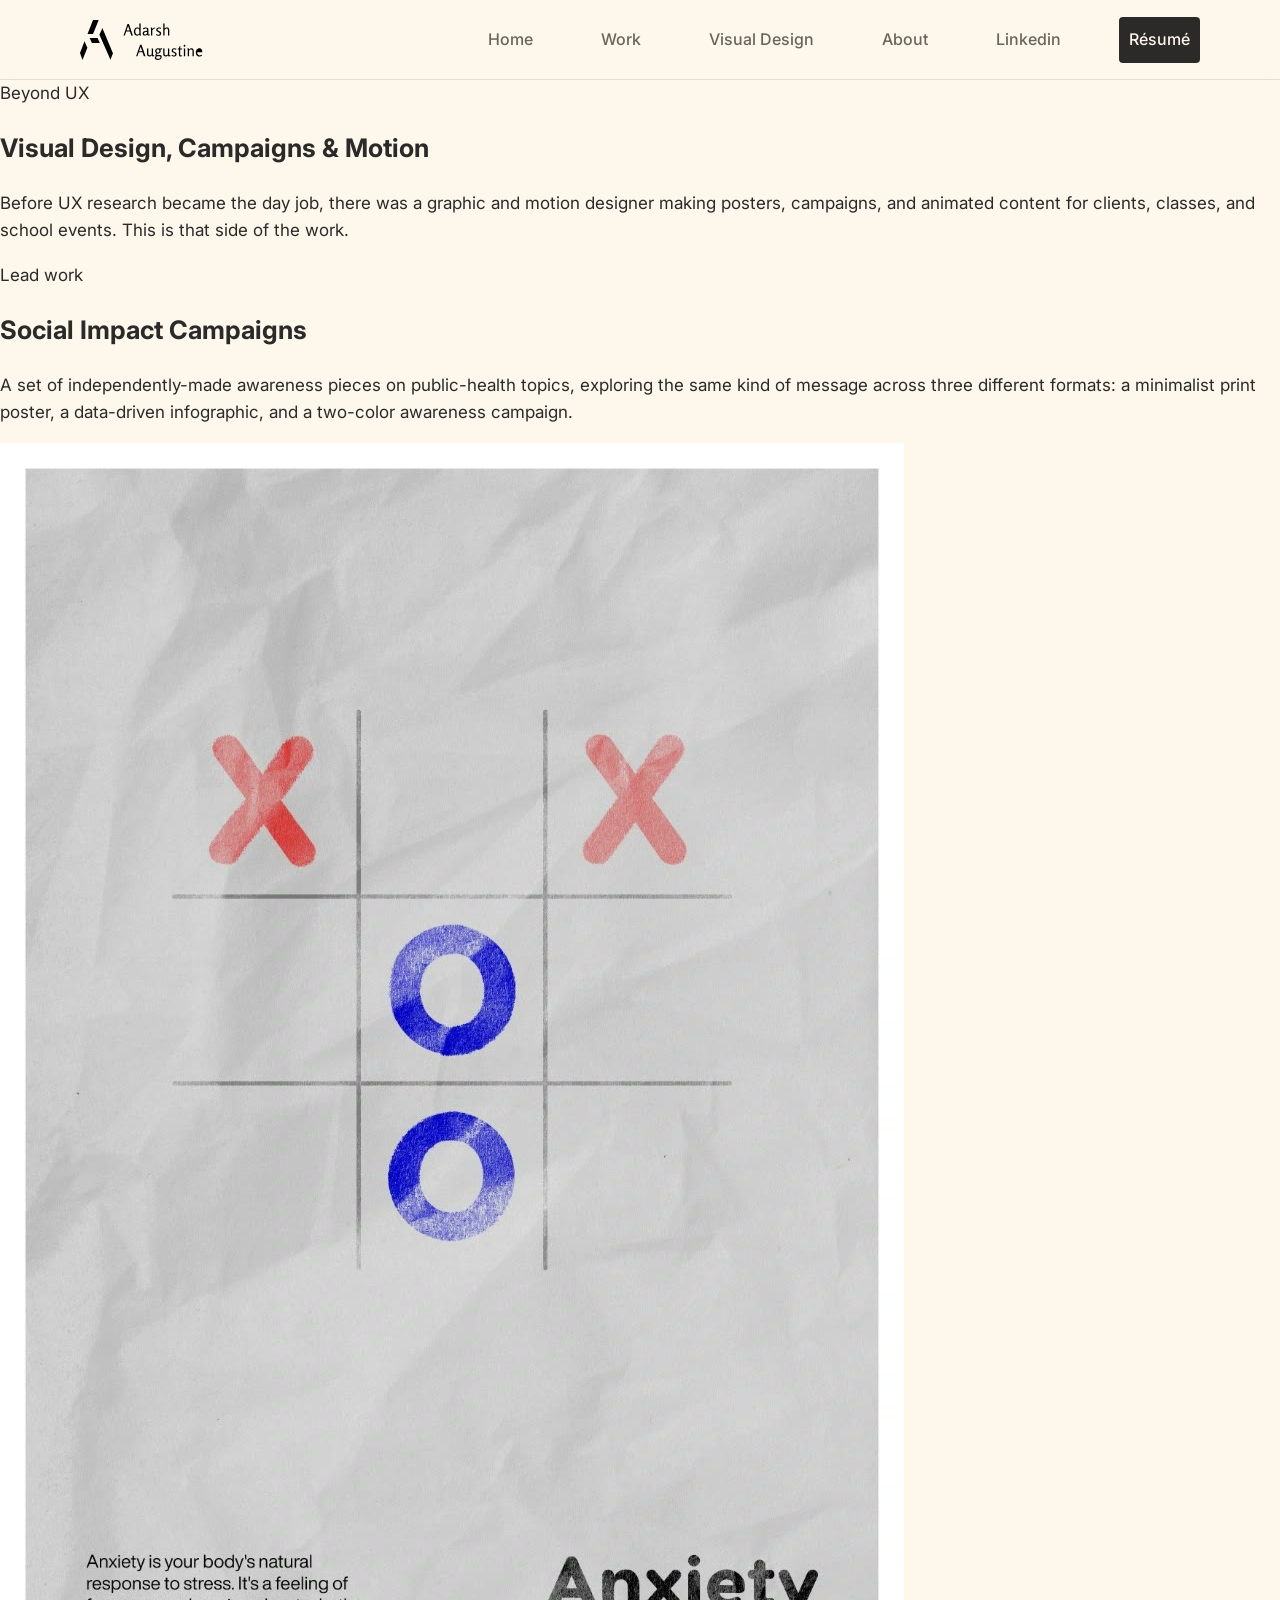
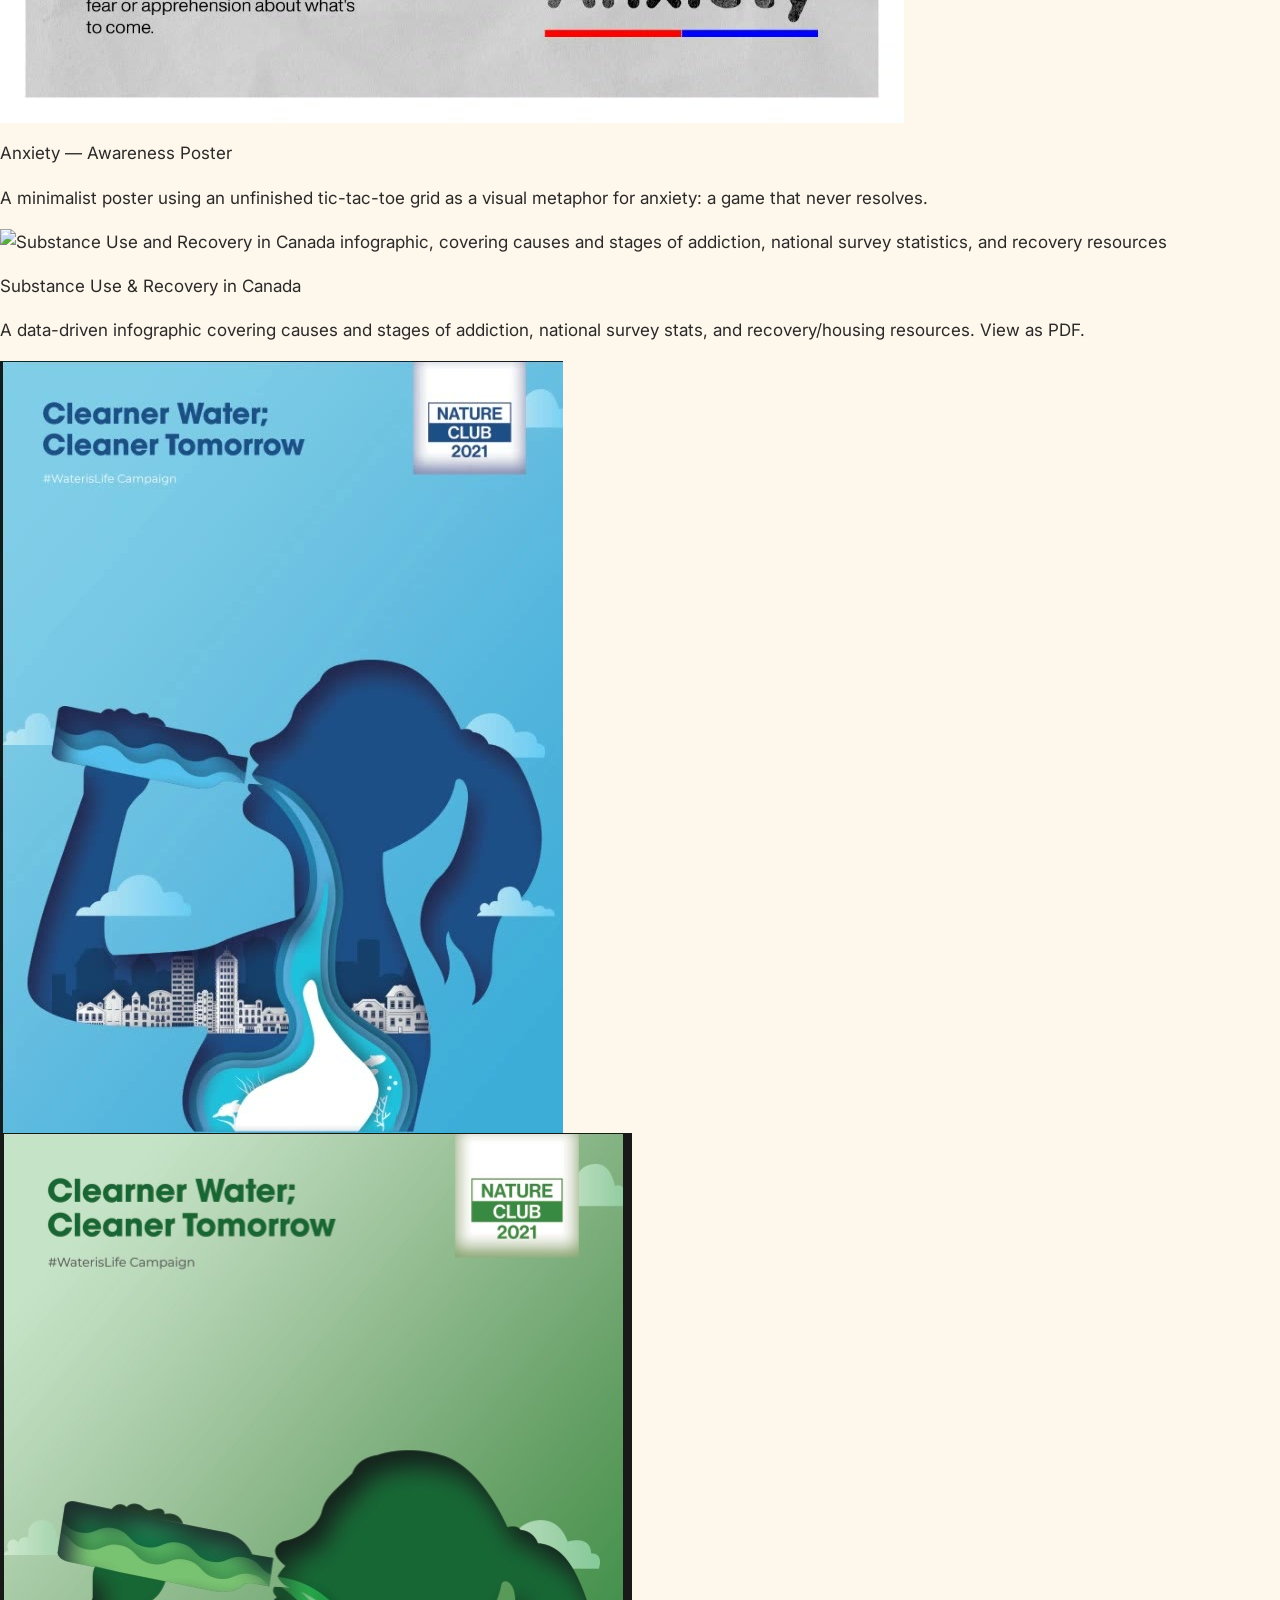
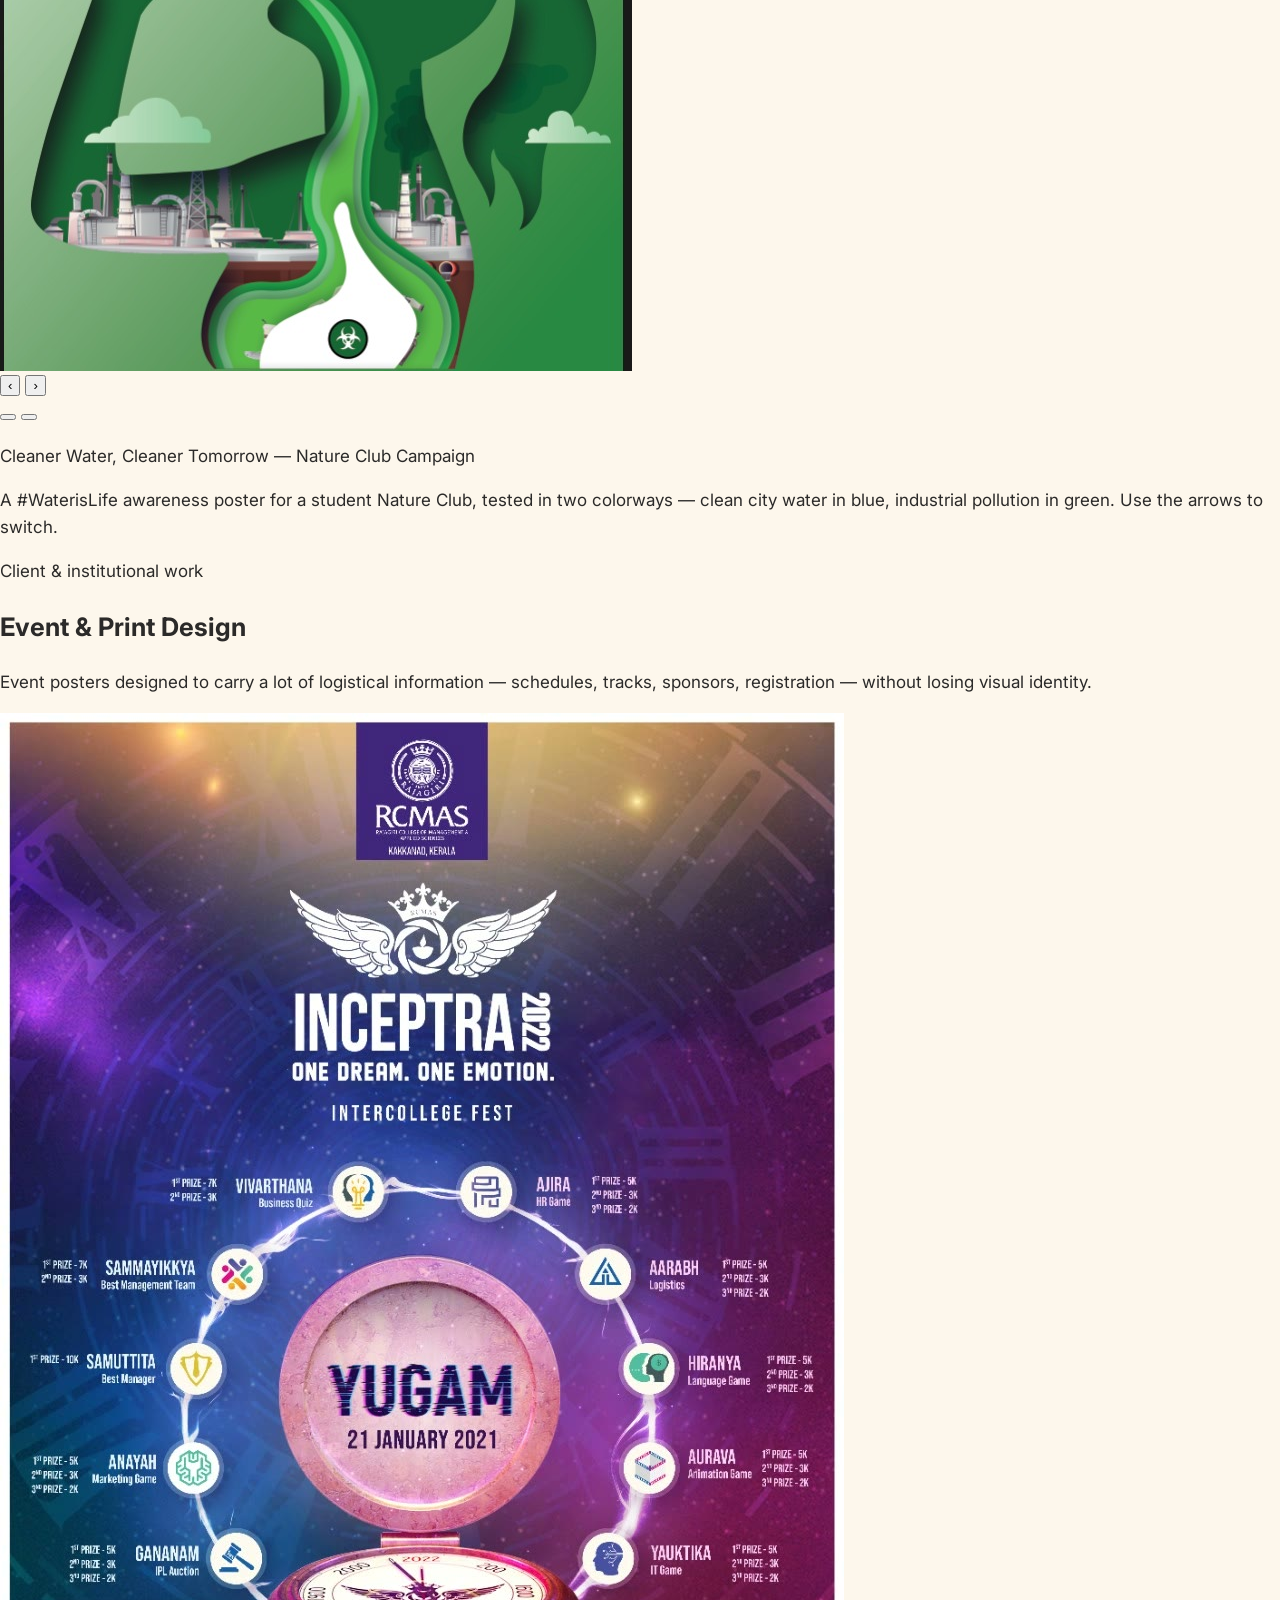
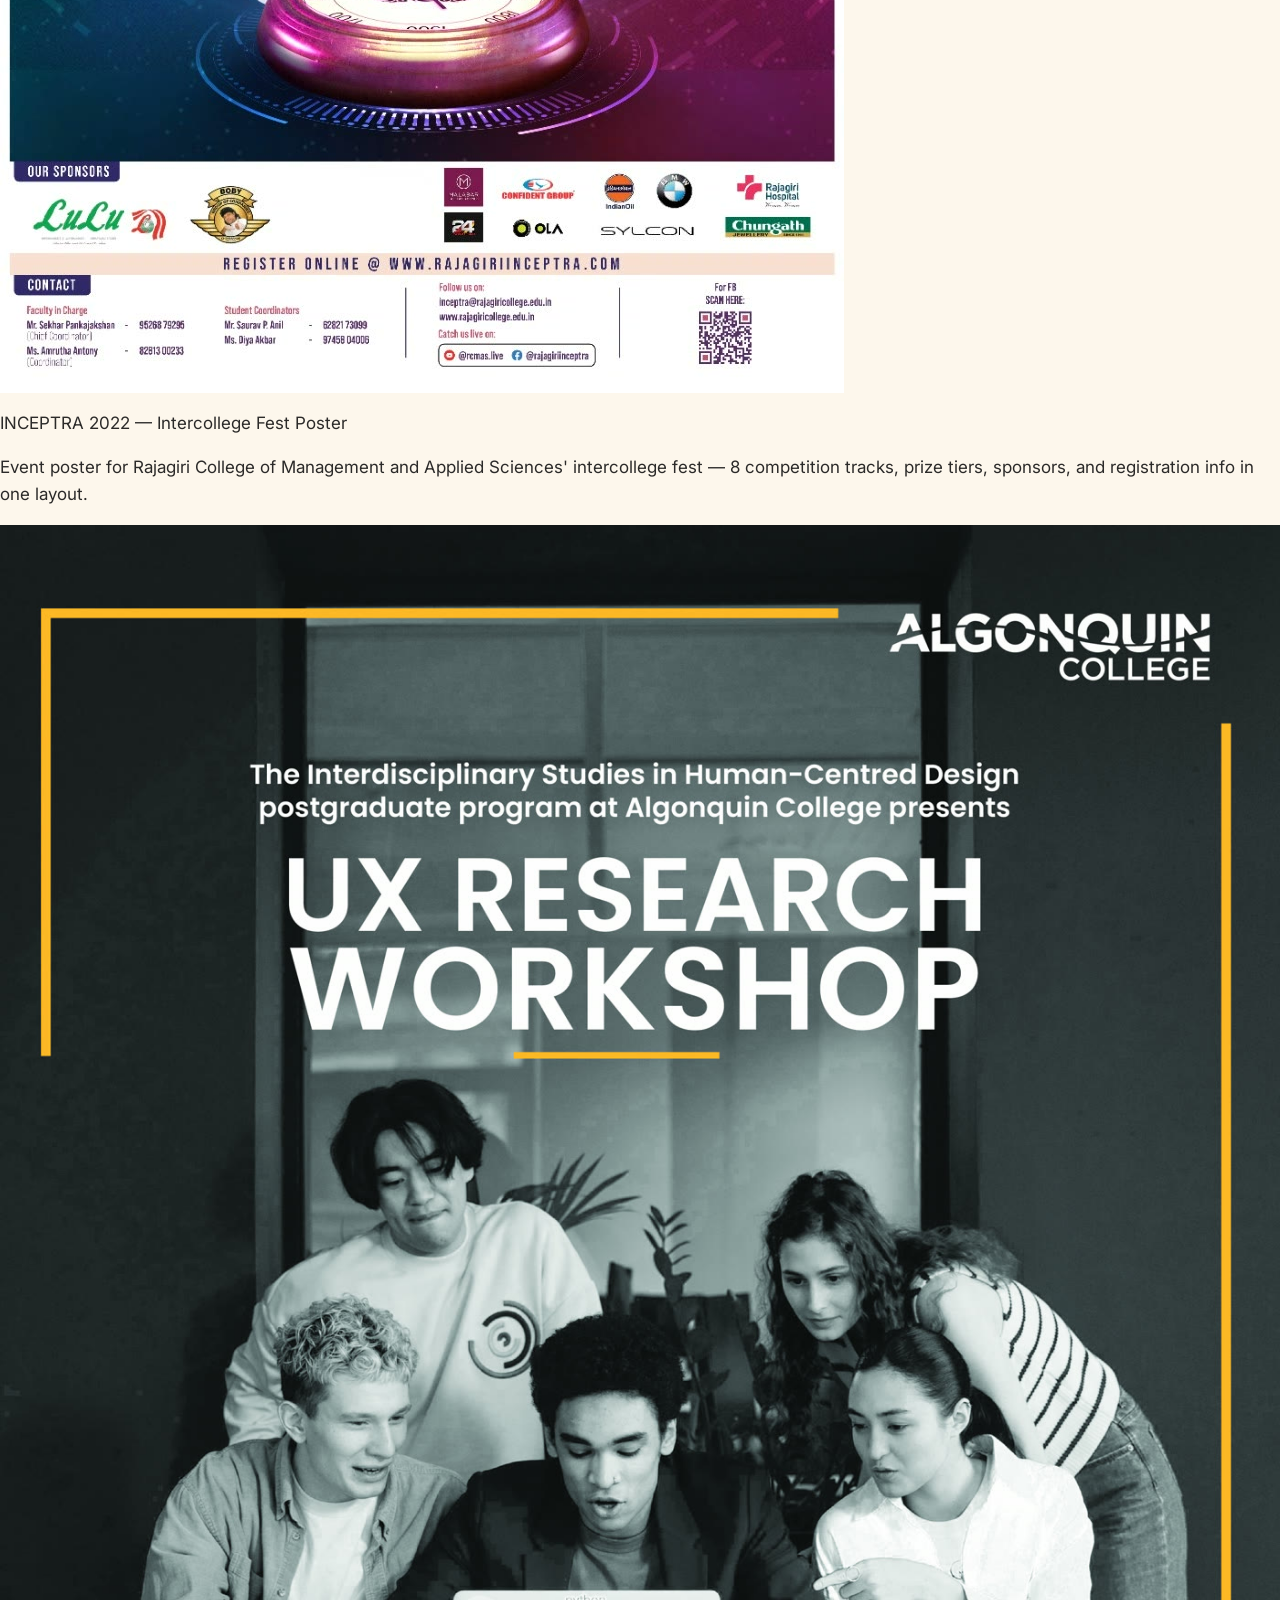
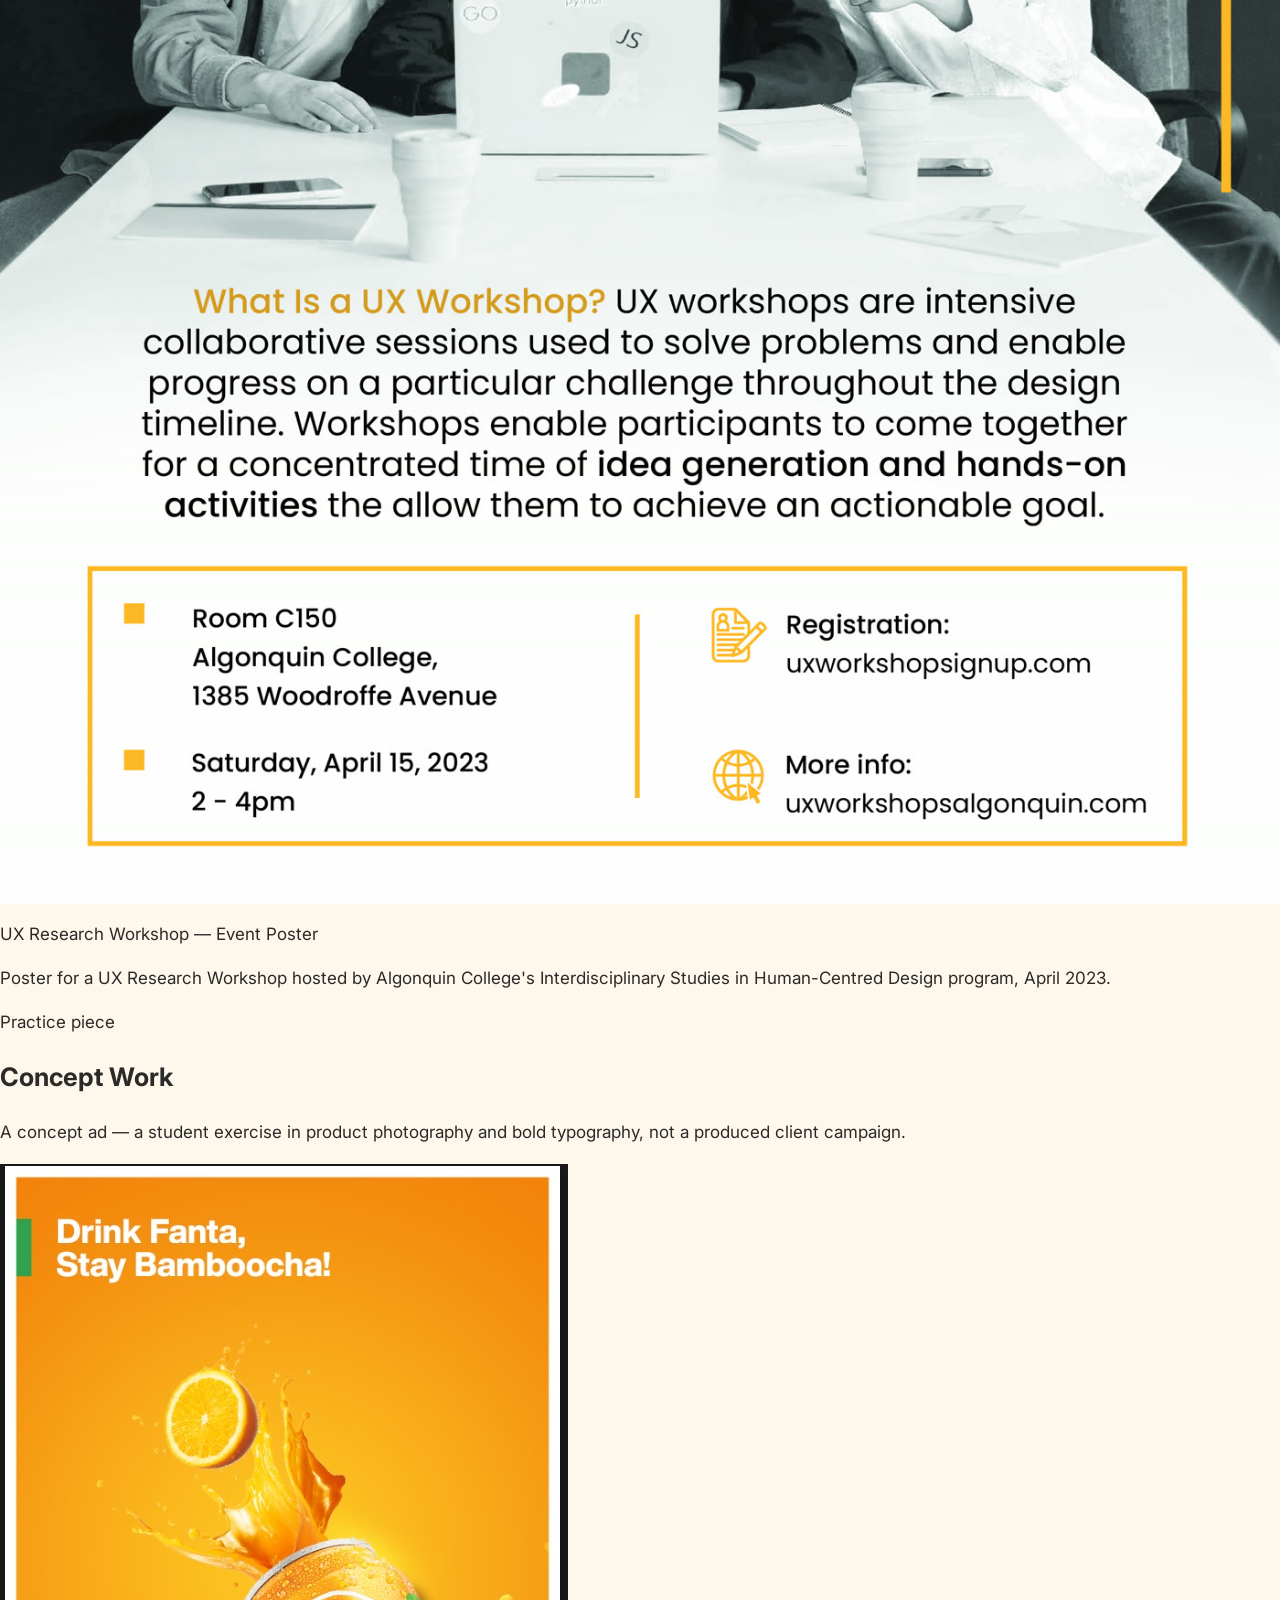
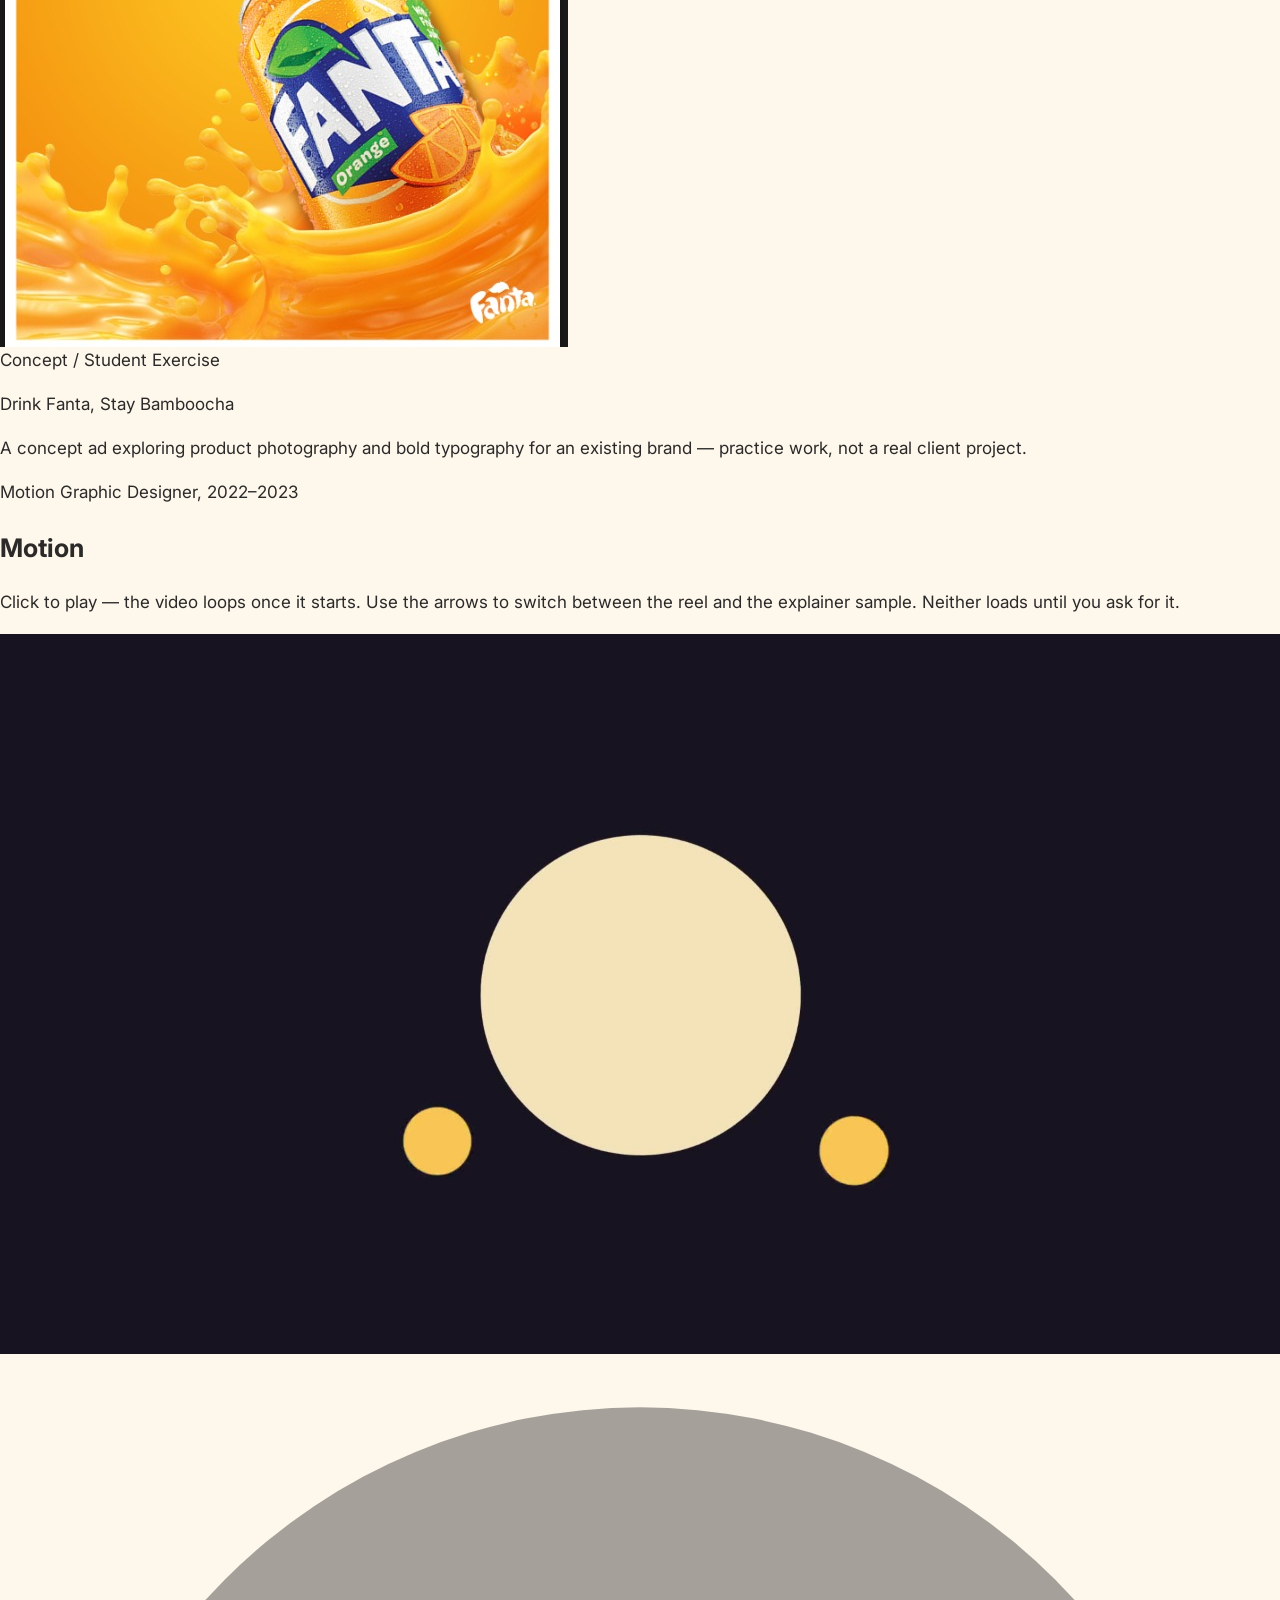
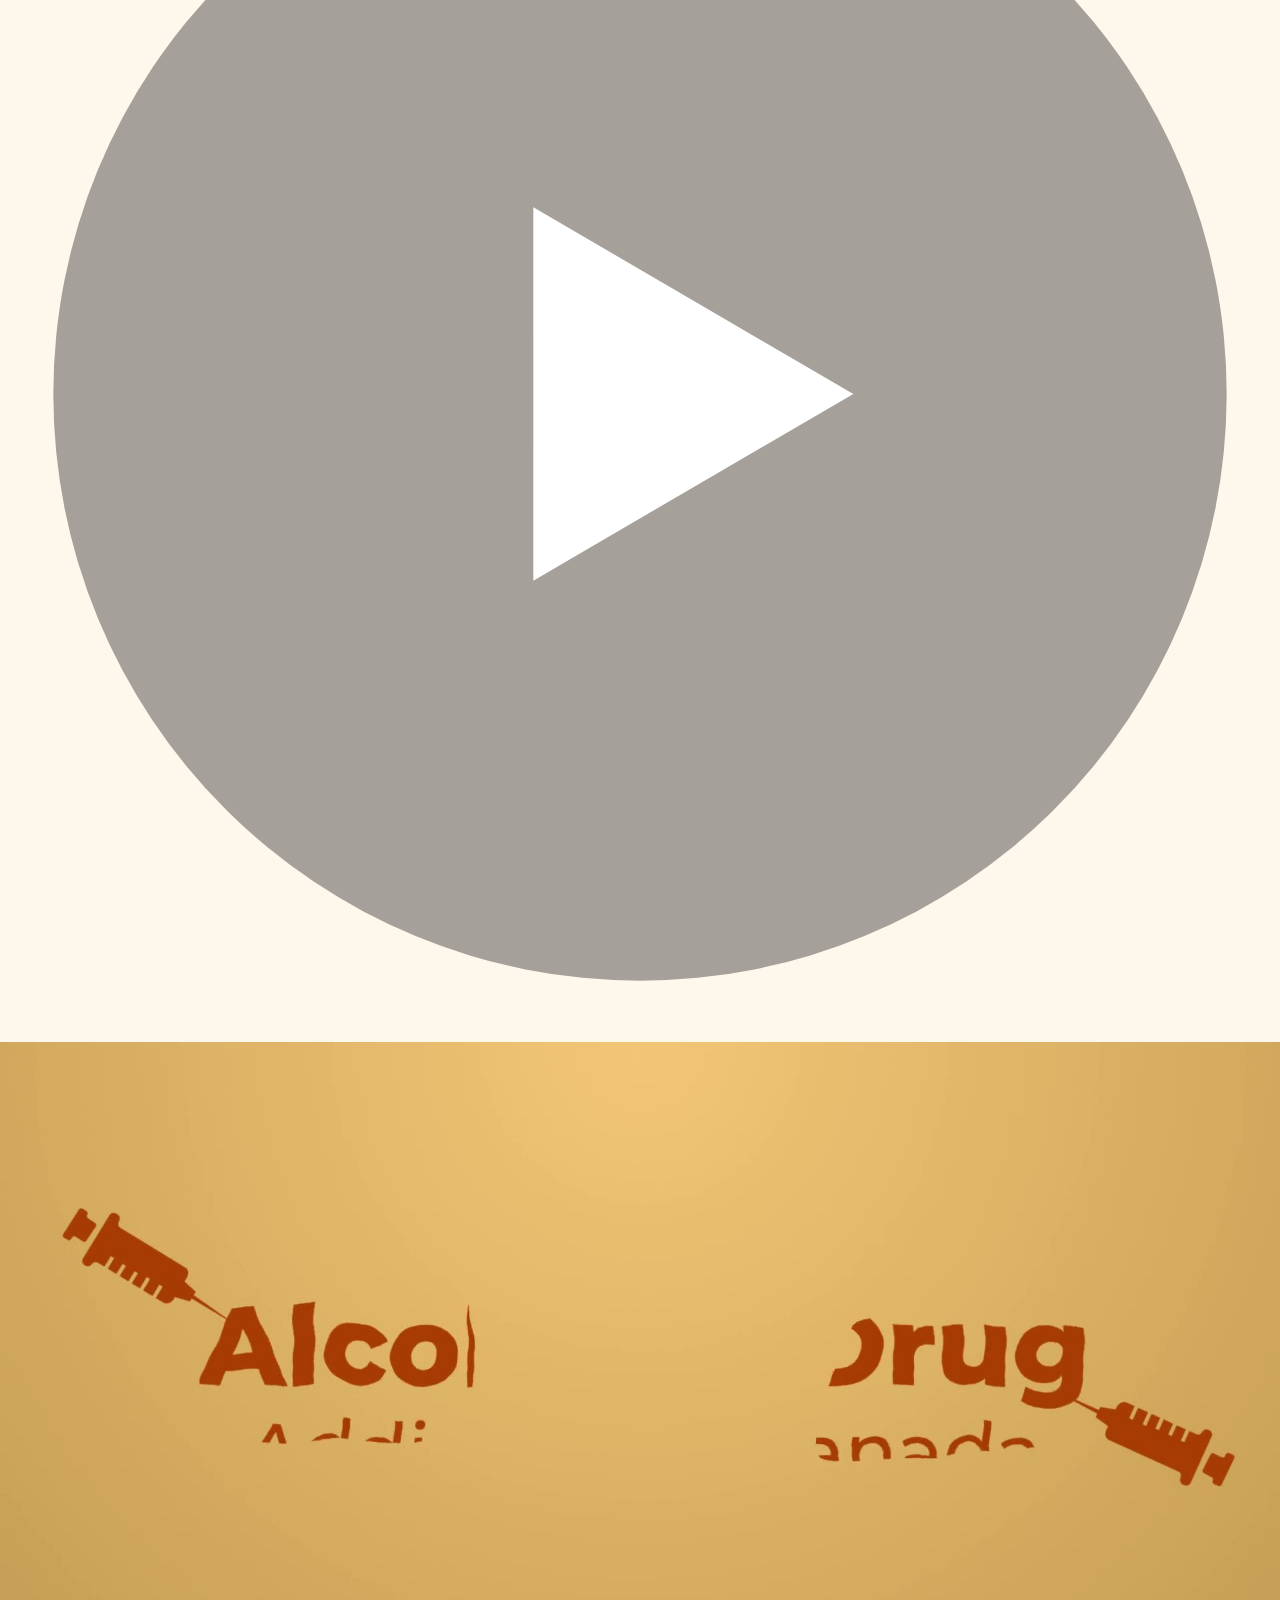
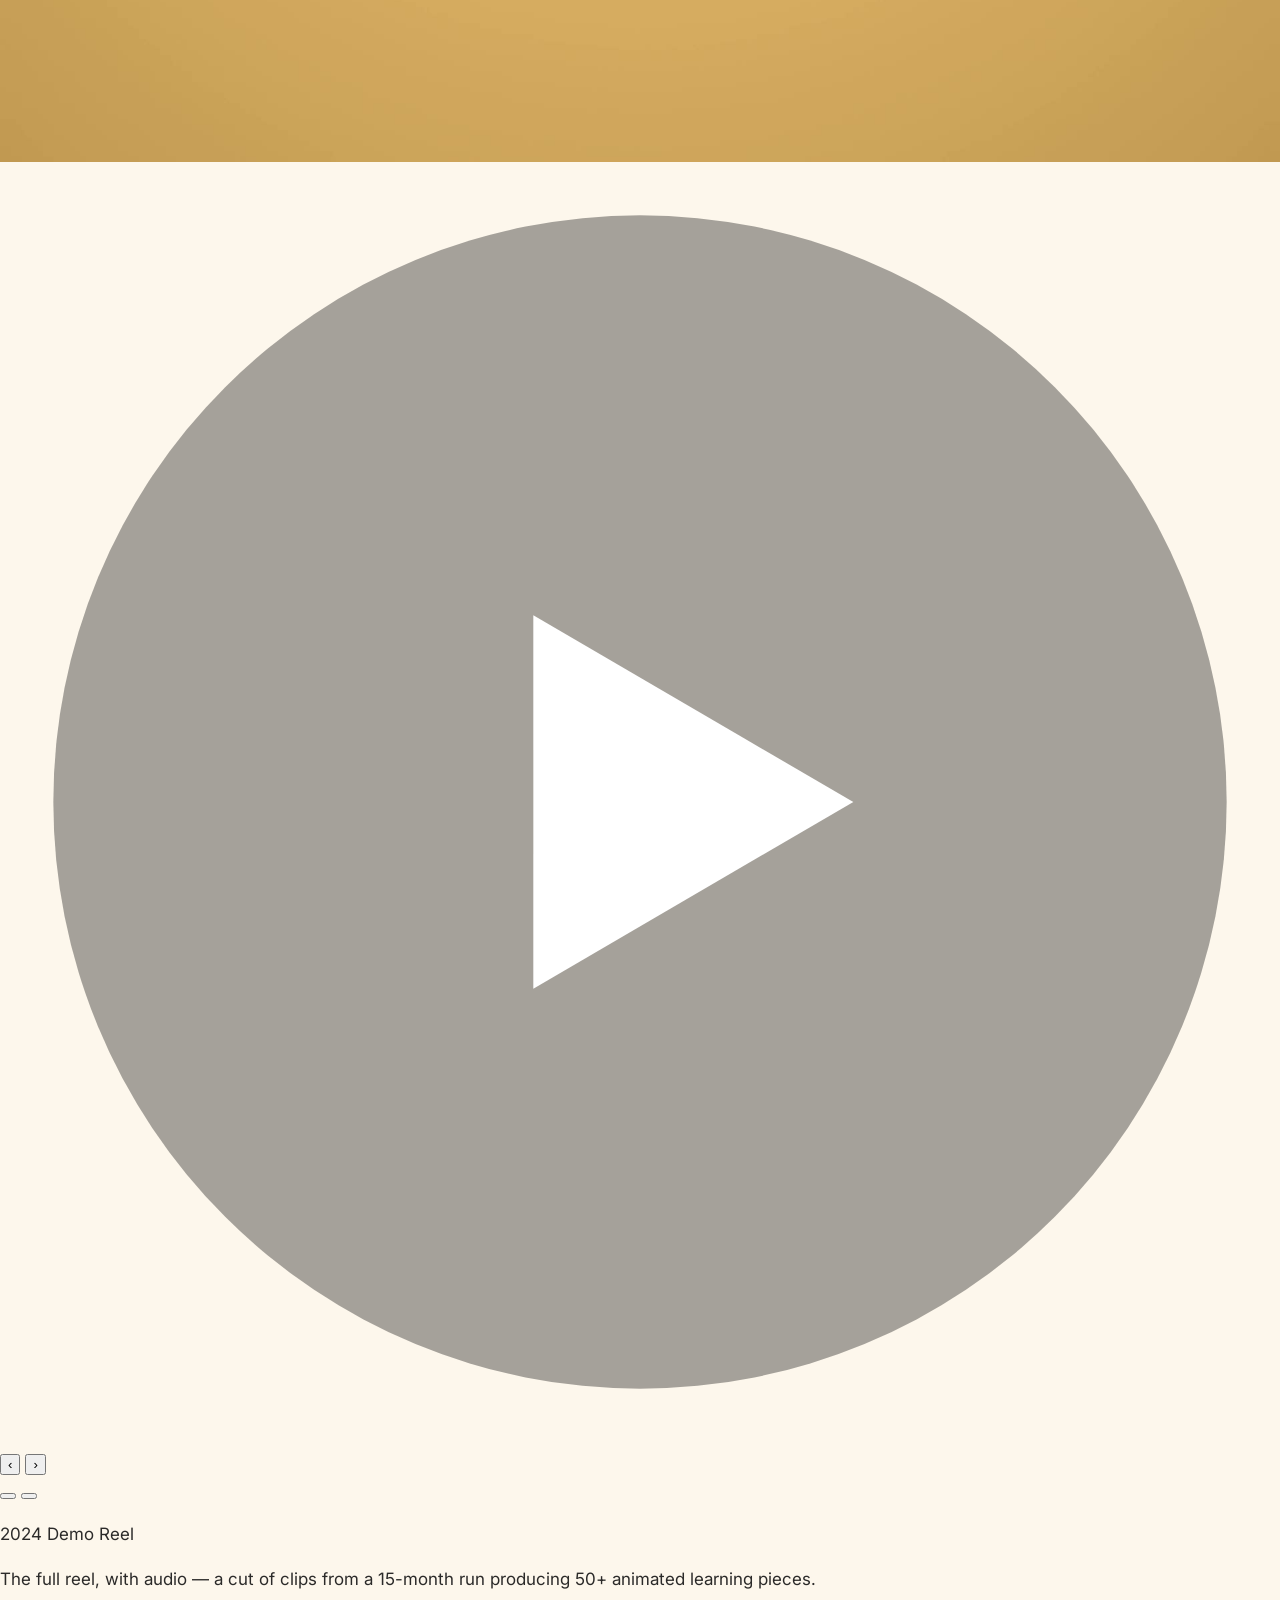
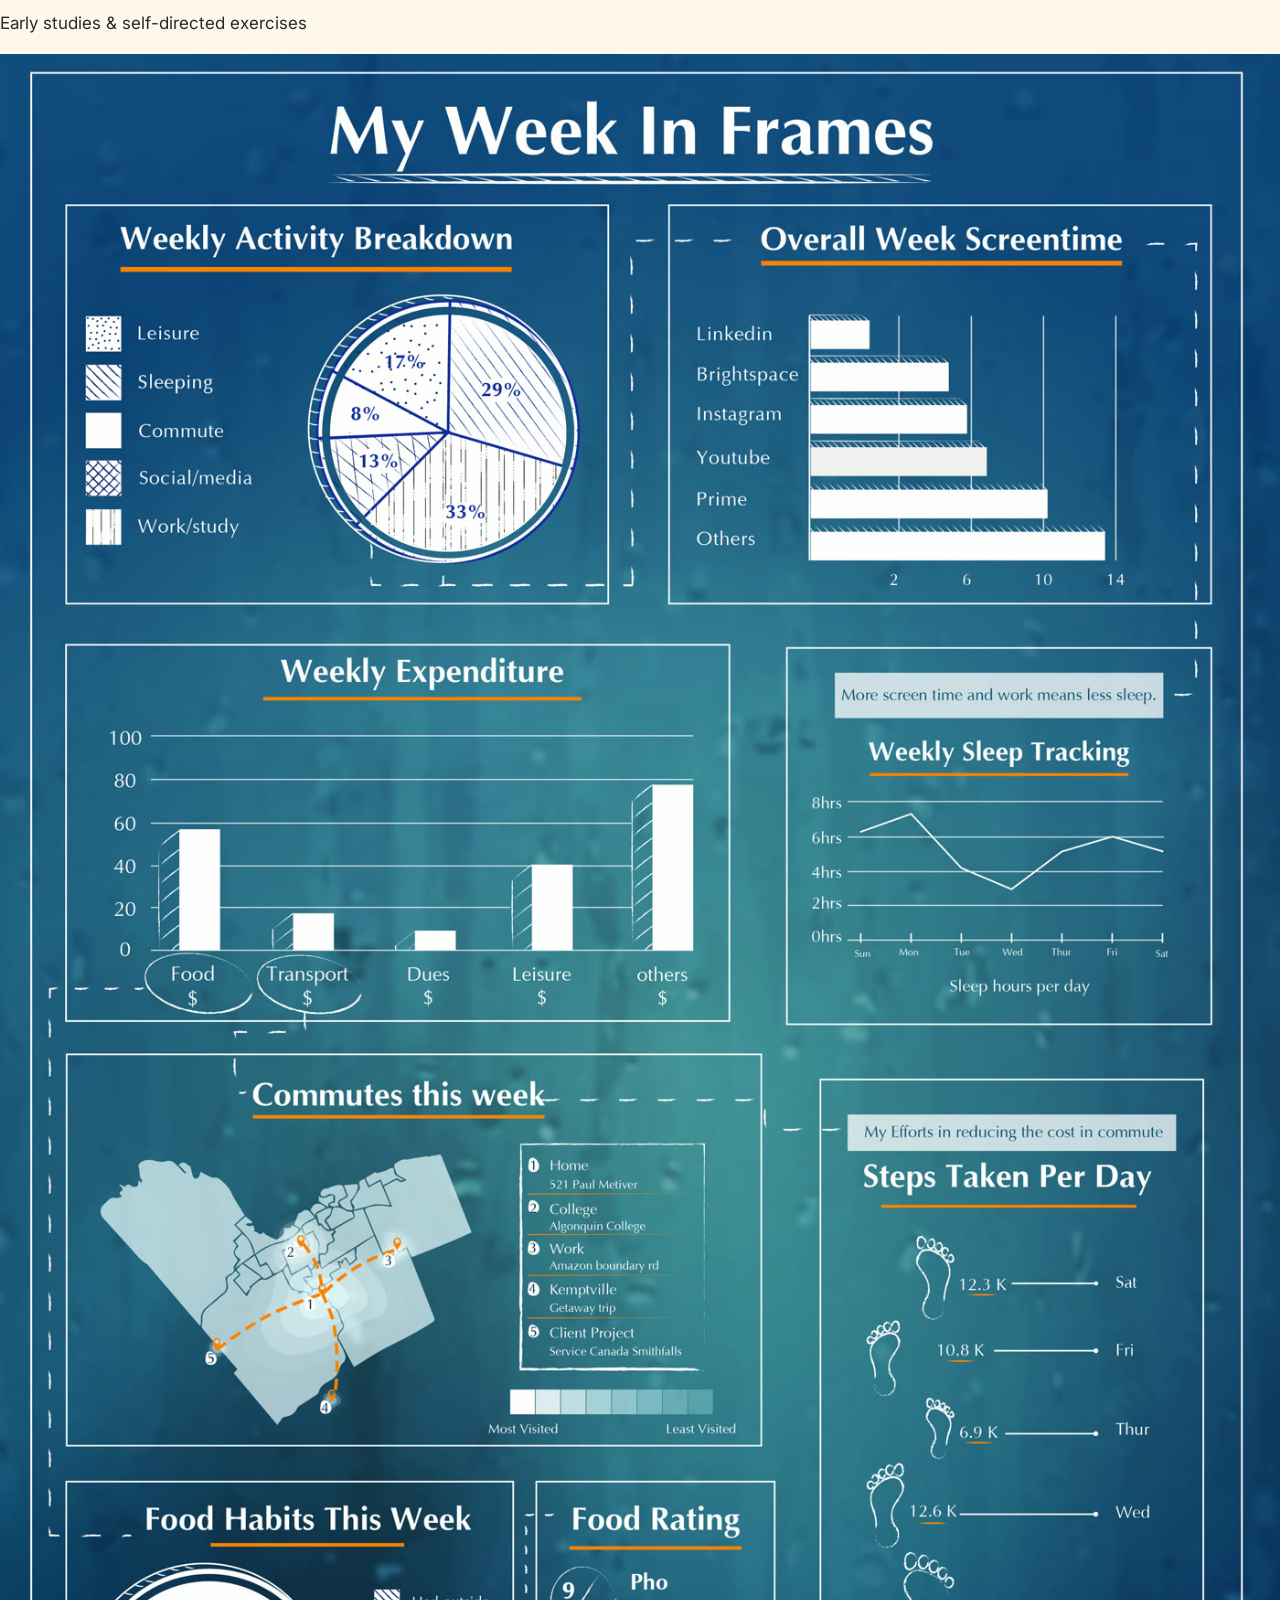
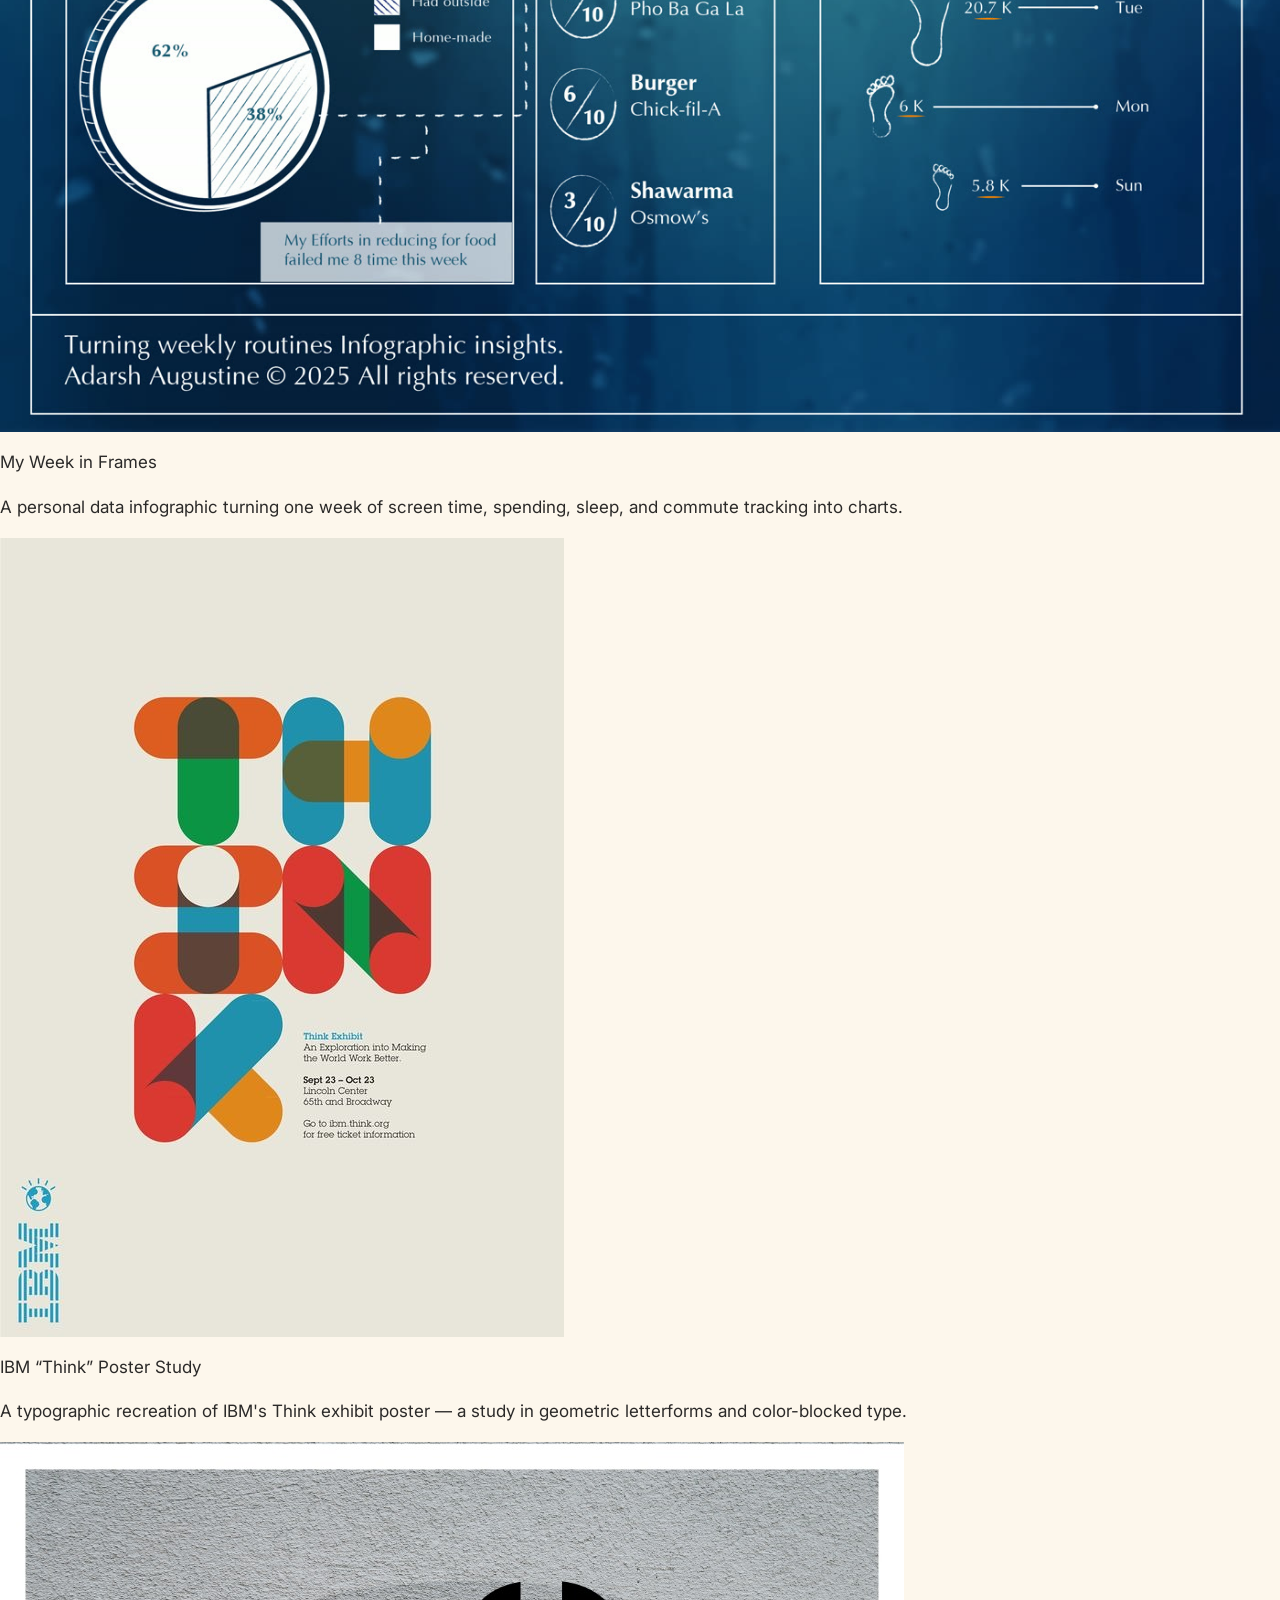
==== commit 6861e004: "Add files via upload" ====
--- a/visual-design.html
+++ b/visual-design.html
@@ -51,6 +51,8 @@
   </button>
   <nav class="nav__links" id="nav-links">
     <a href="index.html">Home</a>
+    <a href="index.html#work">Work</a>
+    <a href="visual-design.html">Visual Design</a>
     <a href="about.html">About</a>
     <a href="https://www.linkedin.com/in/adarsh-augustine-ux" target="_blank" rel="noopener">Linkedin</a>
     <a href="https://docs.google.com/document/d/17h42TiYOHcUaAq26e9CIxp-ldGM8yglsutl0dhBler0/edit?usp=sharing" class="btn btn--resume" target="_blank" rel="noopener">Résumé</a>
@@ -61,12 +63,6 @@
   <span class="vd-hero__eyebrow">Beyond UX</span>
   <h1 class="vd-hero__title">Visual Design, Campaigns &amp; Motion</h1>
   <p class="vd-hero__subtitle">Before UX research became the day job, there was a graphic and motion designer making posters, campaigns, and animated content for clients, classes, and school events. This is that side of the work.</p>
-  <div class="vd-hero__video-wrap">
-    <video id="vdHeroVideo" poster="assets/visual-design/demo-reel-poster.jpg" muted loop playsinline preload="none" aria-label="Looping muted preview of the 2024 motion demo reel">
-      <source src="assets/visual-design/demo-reel-teaser.mp4" type="video/mp4">
-    </video>
-  </div>
-  <p class="vd-hero__video-note">Muted preview — the full demo reel with audio is in the Motion section below.</p>
 </section>
 
 <section class="vd-section" id="campaigns">
@@ -86,24 +82,27 @@
     </article>
 
     <article class="vd-card">
-      <div class="vd-pdf-card">
-        <svg viewBox="0 0 24 24" fill="none" stroke="currentColor" stroke-width="1.8" stroke-linecap="round" stroke-linejoin="round"><path d="M14 2H6a2 2 0 0 0-2 2v16a2 2 0 0 0 2 2h12a2 2 0 0 0 2-2V8z"/><path d="M14 2v6h6"/></svg>
-        <div>
-          <p class="vd-card__title">Substance Use &amp; Recovery in Canada</p>
-          <p class="vd-card__caption">A data-driven infographic covering causes and stages of addiction, national survey stats, and recovery/housing resources.</p>
+      <span class="vd-card__frame"><img src="assets/visual-design/substance-use-canada-infographic.jpg" alt="Substance Use and Recovery in Canada infographic, covering causes and stages of addiction, national survey statistics, and recovery resources" loading="lazy"></span>
+      <div class="vd-card__body">
+        <p class="vd-card__title">Substance Use &amp; Recovery in Canada</p>
+        <p class="vd-card__caption">A data-driven infographic covering causes and stages of addiction, national survey stats, and recovery/housing resources. <a href="assets/visual-design/substance-use-canada-infographic.pdf" target="_blank" rel="noopener">View as PDF</a>.</p>
+      </div>
+    </article>
+
+    <article class="vd-card">
+      <div class="vd-carousel" data-carousel>
+        <span class="vd-card__frame is-active"><img src="assets/visual-design/cleaner-water-campaign-blue.jpg" alt="Cleaner Water, Cleaner Tomorrow campaign poster, blue colorway, paper-cut illustration of a person drinking water with a city skyline inside their silhouette" loading="lazy"></span>
+        <span class="vd-card__frame"><img src="assets/visual-design/cleaner-water-campaign-green.jpg" alt="Cleaner Water, Cleaner Tomorrow campaign poster, green colorway, same paper-cut illustration with an industrial-pollution skyline inside the silhouette" loading="lazy"></span>
+        <button type="button" class="vd-carousel__nav vd-carousel__nav--prev" aria-label="Previous colorway">&lsaquo;</button>
+        <button type="button" class="vd-carousel__nav vd-carousel__nav--next" aria-label="Next colorway">&rsaquo;</button>
+        <div class="vd-carousel__dots">
+          <button type="button" class="vd-carousel__dot is-active" aria-label="Show blue colorway"></button>
+          <button type="button" class="vd-carousel__dot" aria-label="Show green colorway"></button>
         </div>
-        <a class="vd-pdf-card__link" href="assets/visual-design/substance-use-canada-infographic.pdf" target="_blank" rel="noopener">Open PDF</a>
-      </div>
-    </article>
-
-    <article class="vd-card">
-      <div class="vd-pair">
-        <span class="vd-card__frame"><img src="assets/visual-design/cleaner-water-campaign-blue.jpg" alt="Cleaner Water, Cleaner Tomorrow campaign poster, blue colorway, paper-cut illustration of a person drinking water with a city skyline inside their silhouette" loading="lazy"></span>
-        <span class="vd-card__frame"><img src="assets/visual-design/cleaner-water-campaign-green.jpg" alt="Cleaner Water, Cleaner Tomorrow campaign poster, green colorway, same paper-cut illustration with an industrial-pollution skyline inside the silhouette" loading="lazy"></span>
       </div>
       <div class="vd-card__body">
         <p class="vd-card__title">Cleaner Water, Cleaner Tomorrow — Nature Club Campaign</p>
-        <p class="vd-card__caption">A #WaterisLife awareness poster for a student Nature Club, tested in two colorways — the same paper-cut illustration reads as clean city water in blue and industrial pollution in green.</p>
+        <p class="vd-card__caption">A #WaterisLife awareness poster for a student Nature Club, tested in two colorways — clean city water in blue, industrial pollution in green. Use the arrows to switch.</p>
       </div>
     </article>
 
@@ -159,36 +158,44 @@
   <div class="vd-section__head">
     <span class="vd-section__eyebrow">Motion Graphic Designer, 2022–2023</span>
     <h2 class="vd-section__title">Motion</h2>
-    <p class="vd-section__intro">Click a poster to play. Neither video loads until you ask for it.</p>
-  </div>
-  <div class="vd-motion-grid">
-
+    <p class="vd-section__intro">Click to play — the video loops once it starts. Use the arrows to switch between the reel and the explainer sample. Neither loads until you ask for it.</p>
+  </div>
+  <div class="vd-motion-wrap">
     <div class="vd-video-card">
-      <div class="vd-video-card__frame" data-video-src="assets/visual-design/demo-reel-web.mp4" data-video-title="2024 Demo Reel">
-        <img src="assets/visual-design/demo-reel-poster.jpg" alt="Poster frame for the 2024 motion demo reel" loading="lazy">
-        <span class="vd-video-card__play" aria-hidden="true">
-          <svg viewBox="0 0 24 24" fill="currentColor"><circle cx="12" cy="12" r="11" fill="rgba(0,0,0,0.35)"/><path d="M10 8.5 16 12l-6 3.5v-7Z" fill="#fff"/></svg>
-        </span>
+      <div class="vd-carousel vd-carousel--video" data-carousel>
+
+        <div class="vd-video-card__frame is-active"
+             data-video-src="assets/visual-design/demo-reel-web.mp4"
+             data-caption-title="2024 Demo Reel"
+             data-caption-text="The full reel, with audio — a cut of clips from a 15-month run producing 50+ animated learning pieces.">
+          <img src="assets/visual-design/demo-reel-poster.jpg" alt="Poster frame for the 2024 motion demo reel" loading="lazy">
+          <span class="vd-video-card__play" aria-hidden="true">
+            <svg viewBox="0 0 24 24" fill="currentColor"><circle cx="12" cy="12" r="11" fill="rgba(0,0,0,0.35)"/><path d="M10 8.5 16 12l-6 3.5v-7Z" fill="#fff"/></svg>
+          </span>
+        </div>
+
+        <div class="vd-video-card__frame"
+             data-video-src="assets/visual-design/explainer-video-web.mp4"
+             data-caption-title="Explainer Video Sample"
+             data-caption-text="A short explainer-style piece showing the same storyboard-first, repeatable-visual-system approach used across the series.">
+          <img src="assets/visual-design/explainer-video-poster.jpg" alt="Poster frame for an explainer video sample" loading="lazy">
+          <span class="vd-video-card__play" aria-hidden="true">
+            <svg viewBox="0 0 24 24" fill="currentColor"><circle cx="12" cy="12" r="11" fill="rgba(0,0,0,0.35)"/><path d="M10 8.5 16 12l-6 3.5v-7Z" fill="#fff"/></svg>
+          </span>
+        </div>
+
+        <button type="button" class="vd-carousel__nav vd-carousel__nav--prev" aria-label="Previous video">&lsaquo;</button>
+        <button type="button" class="vd-carousel__nav vd-carousel__nav--next" aria-label="Next video">&rsaquo;</button>
+        <div class="vd-carousel__dots">
+          <button type="button" class="vd-carousel__dot is-active" aria-label="Show 2024 Demo Reel"></button>
+          <button type="button" class="vd-carousel__dot" aria-label="Show Explainer Video Sample"></button>
+        </div>
       </div>
       <div class="vd-video-card__body">
-        <p class="vd-card__title">2024 Demo Reel</p>
-        <p class="vd-card__caption">The full reel, with audio — a cut of clips from a 15-month run producing 50+ animated learning pieces.</p>
-      </div>
-    </div>
-
-    <div class="vd-video-card">
-      <div class="vd-video-card__frame" data-video-src="assets/visual-design/explainer-video-web.mp4" data-video-title="Explainer Video Sample">
-        <img src="assets/visual-design/explainer-video-poster.jpg" alt="Poster frame for an explainer video sample" loading="lazy">
-        <span class="vd-video-card__play" aria-hidden="true">
-          <svg viewBox="0 0 24 24" fill="currentColor"><circle cx="12" cy="12" r="11" fill="rgba(0,0,0,0.35)"/><path d="M10 8.5 16 12l-6 3.5v-7Z" fill="#fff"/></svg>
-        </span>
-      </div>
-      <div class="vd-video-card__body">
-        <p class="vd-card__title">Explainer Video Sample</p>
-        <p class="vd-card__caption">A short explainer-style piece showing the same storyboard-first, repeatable-visual-system approach used across the series.</p>
-      </div>
-    </div>
-
+        <p class="vd-card__title" data-caption-title-out>2024 Demo Reel</p>
+        <p class="vd-card__caption" data-caption-text-out>The full reel, with audio — a cut of clips from a 15-month run producing 50+ animated learning pieces.</p>
+      </div>
+    </div>
   </div>
 </section>
 
@@ -225,23 +232,17 @@
 
 <script>
 (function () {
-  var hero = document.getElementById('vdHeroVideo');
-  if (hero) {
-    new IntersectionObserver(function (entries) {
-      entries.forEach(function (entry) {
-        if (entry.isIntersecting) { hero.preload = 'auto'; hero.play().catch(function () {}); }
-        else { hero.pause(); }
-      });
-    }, { threshold: 0.25 }).observe(hero);
-  }
-
+  // Click-to-play: swaps the poster for a real <video> on click. loop is
+  // set so once it starts, it keeps playing instead of stopping at the
+  // end — no need to re-click. Nothing downloads until this fires.
   document.querySelectorAll('.vd-video-card__frame').forEach(function (frame) {
     frame.addEventListener('click', function onClick() {
       var src = frame.getAttribute('data-video-src');
-      var title = frame.getAttribute('data-video-title') || '';
+      var title = frame.getAttribute('data-caption-title') || '';
       var video = document.createElement('video');
       video.setAttribute('controls', '');
       video.setAttribute('autoplay', '');
+      video.setAttribute('loop', '');
       video.setAttribute('playsinline', '');
       video.setAttribute('aria-label', title);
       var source = document.createElement('source');
@@ -254,8 +255,107 @@
       frame.removeEventListener('click', onClick);
     });
   });
+
+  // Carousels: one slide shown at a time, swapped via the arrow buttons
+  // or dots. Handles both the poster-pair carousel (.vd-card__frame
+  // slides, shared caption) and the video carousel (.vd-video-card__frame
+  // slides, each with its own caption swapped in via data attributes).
+  // Poster slides still get wired into the lightbox below automatically;
+  // video slides keep their own click-to-play wiring above.
+  document.querySelectorAll('[data-carousel]').forEach(function (carousel) {
+    var slides = carousel.querySelectorAll('.vd-card__frame, .vd-video-card__frame');
+    var dots = carousel.querySelectorAll('.vd-carousel__dot');
+    var prev = carousel.querySelector('.vd-carousel__nav--prev');
+    var next = carousel.querySelector('.vd-carousel__nav--next');
+    var titleOut = carousel.parentElement.querySelector('[data-caption-title-out]');
+    var textOut = carousel.parentElement.querySelector('[data-caption-text-out]');
+    var index = 0;
+
+    function show(i) {
+      index = (i + slides.length) % slides.length;
+      slides.forEach(function (s, si) {
+        var active = si === index;
+        s.classList.toggle('is-active', active);
+        if (!active) {
+          var vid = s.querySelector('video');
+          if (vid) { vid.pause(); }
+        }
+      });
+      dots.forEach(function (d, di) { d.classList.toggle('is-active', di === index); });
+      var current = slides[index];
+      if (titleOut && current.hasAttribute('data-caption-title')) {
+        titleOut.textContent = current.getAttribute('data-caption-title');
+      }
+      if (textOut && current.hasAttribute('data-caption-text')) {
+        textOut.textContent = current.getAttribute('data-caption-text');
+      }
+    }
+
+    if (prev) { prev.addEventListener('click', function (e) { e.stopPropagation(); show(index - 1); }); }
+    if (next) { next.addEventListener('click', function (e) { e.stopPropagation(); show(index + 1); }); }
+    dots.forEach(function (dot, di) {
+      dot.addEventListener('click', function (e) { e.stopPropagation(); show(di); });
+    });
+  });
+
+  // Poster/infographic cards open the full image in a lightbox — dimmed,
+  // blurred backdrop; closes via the × button, an outside click, or Esc.
+  var lightbox = document.getElementById('vdLightbox');
+  var lightboxImg = document.getElementById('vdLightboxImg');
+  var lightboxClose = document.getElementById('vdLightboxClose');
+  var lastFocused = null;
+
+  function openLightbox(src, alt, triggerEl) {
+    lightboxImg.src = src;
+    lightboxImg.alt = alt || '';
+    lightbox.classList.add('is-open');
+    lightbox.setAttribute('aria-hidden', 'false');
+    document.body.classList.add('vd-lightbox-open');
+    lastFocused = triggerEl || document.activeElement;
+    lightboxClose.focus();
+  }
+
+  function closeLightbox() {
+    lightbox.classList.remove('is-open');
+    lightbox.setAttribute('aria-hidden', 'true');
+    document.body.classList.remove('vd-lightbox-open');
+    lightboxImg.src = '';
+    if (lastFocused) { lastFocused.focus(); }
+  }
+
+  document.querySelectorAll('.vd-card__frame').forEach(function (frame) {
+    var img = frame.querySelector('img');
+    if (!img) { return; }
+    frame.setAttribute('role', 'button');
+    frame.setAttribute('tabindex', '0');
+    frame.setAttribute('aria-label', 'View full image: ' + (img.alt || 'untitled'));
+    frame.addEventListener('click', function () {
+      openLightbox(img.src, img.alt, frame);
+    });
+    frame.addEventListener('keydown', function (e) {
+      if (e.key === 'Enter' || e.key === ' ') {
+        e.preventDefault();
+        openLightbox(img.src, img.alt, frame);
+      }
+    });
+  });
+
+  lightboxClose.addEventListener('click', closeLightbox);
+
+  lightbox.addEventListener('click', function (e) {
+    if (e.target === lightbox) { closeLightbox(); }
+  });
+
+  document.addEventListener('keydown', function (e) {
+    if (e.key === 'Escape' && lightbox.classList.contains('is-open')) { closeLightbox(); }
+  });
 })();
 </script>
+
+<div class="vd-lightbox" id="vdLightbox" aria-hidden="true">
+  <button type="button" class="vd-lightbox__close" id="vdLightboxClose" aria-label="Close">&times;</button>
+  <img class="vd-lightbox__img" id="vdLightboxImg" src="" alt="">
+</div>
 
 <footer class="contact">
   <div class="contact__box">
